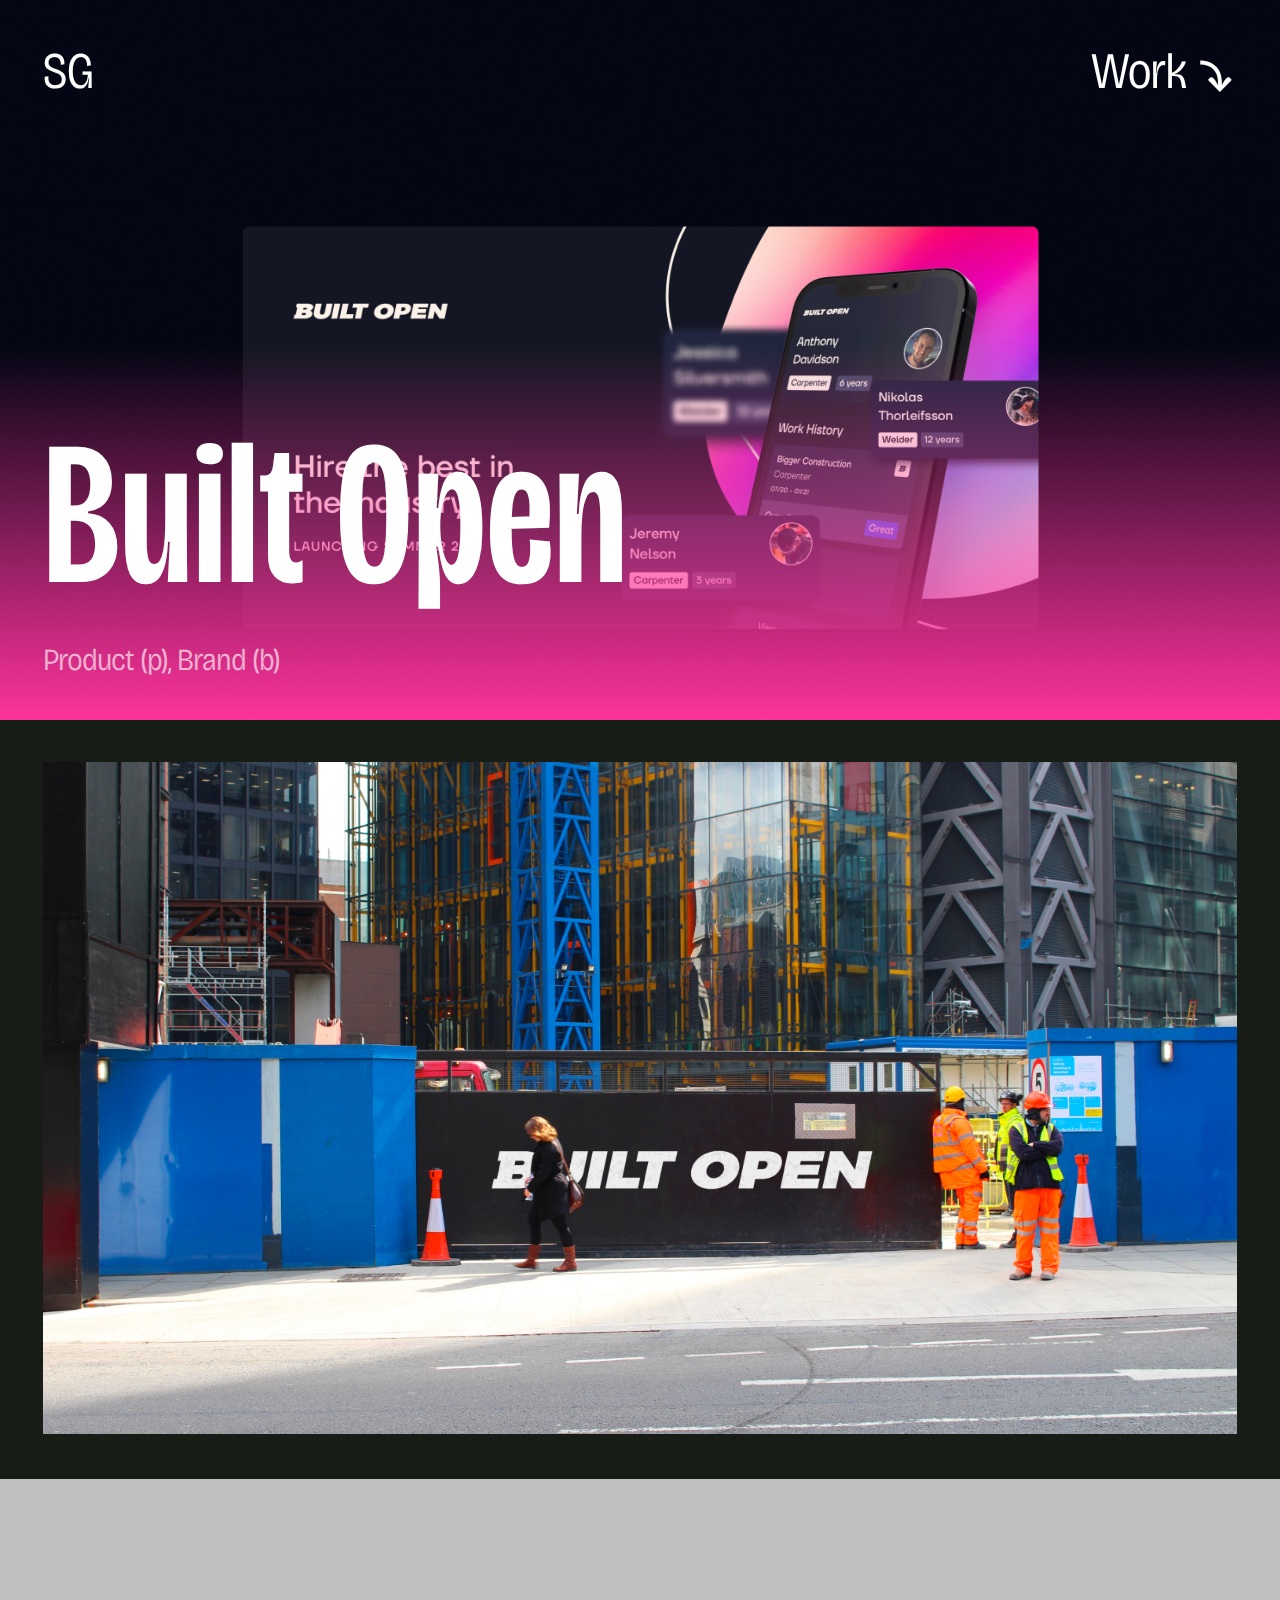
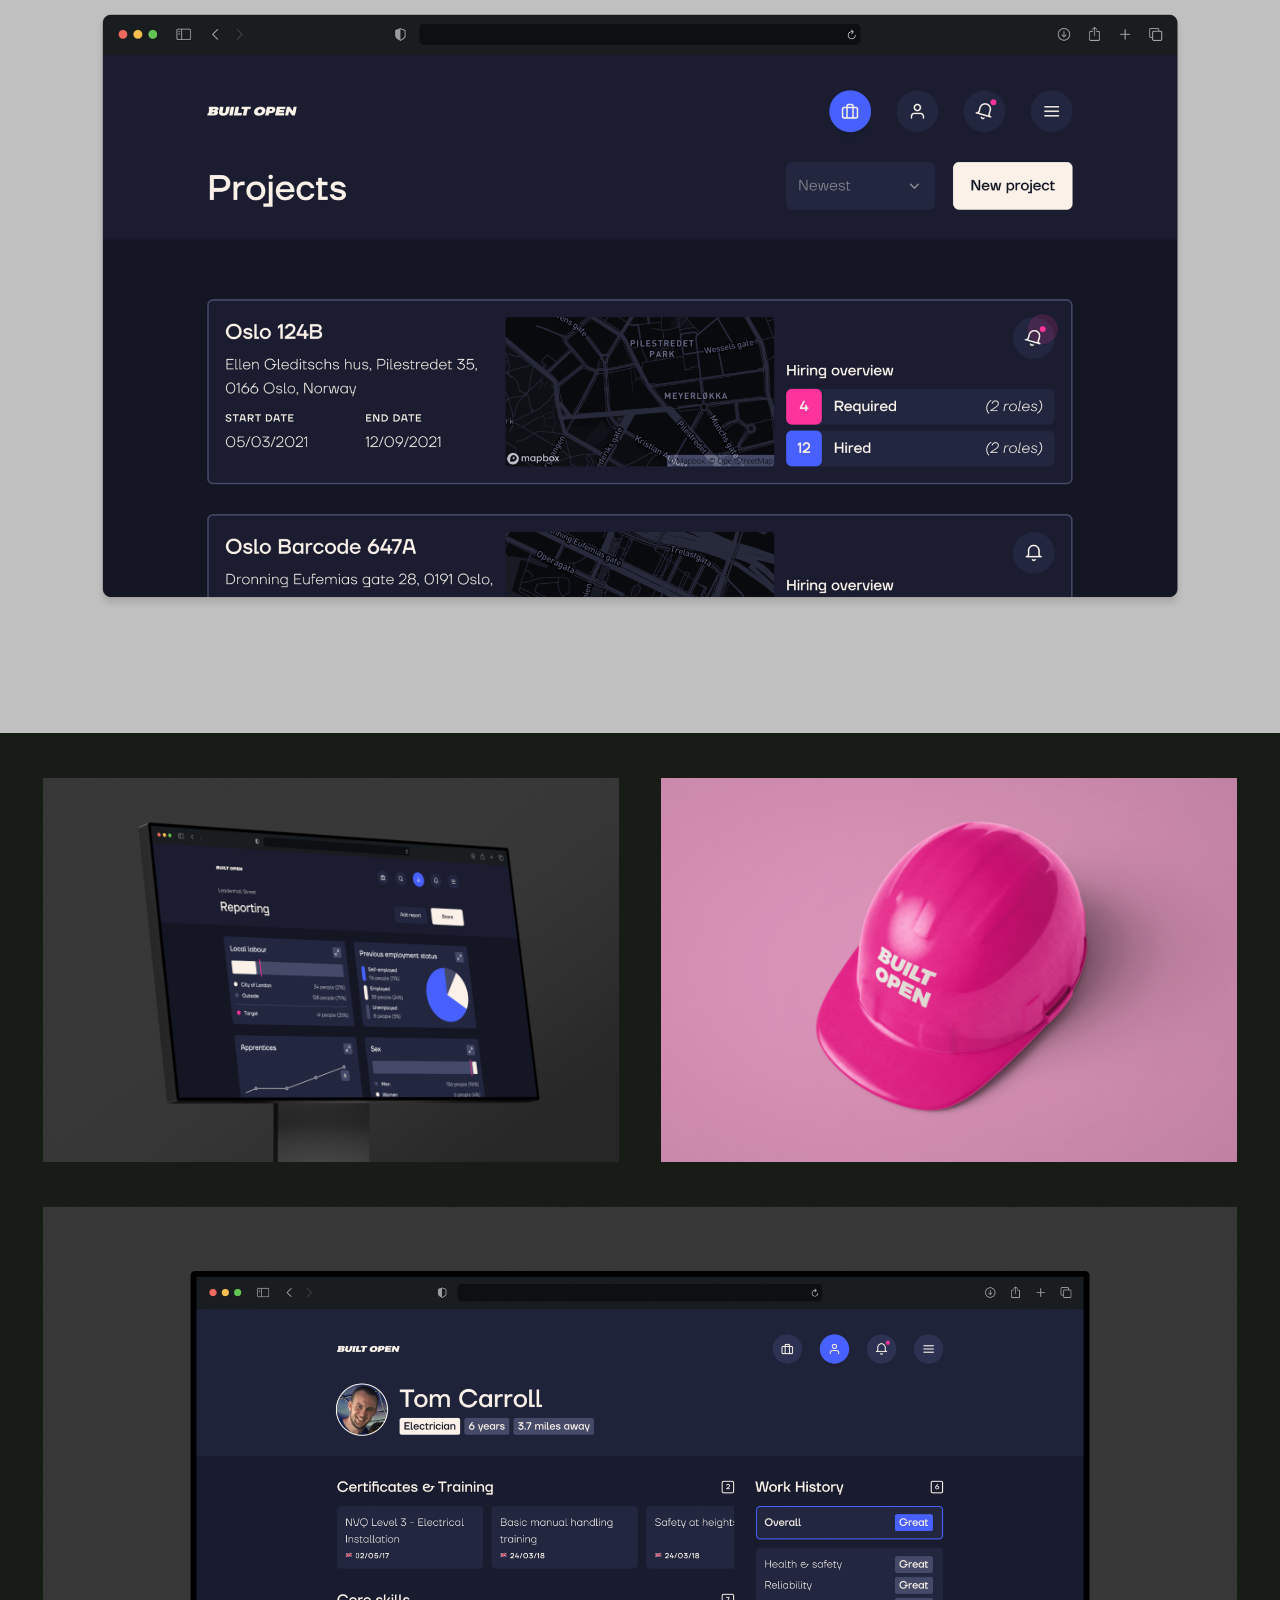
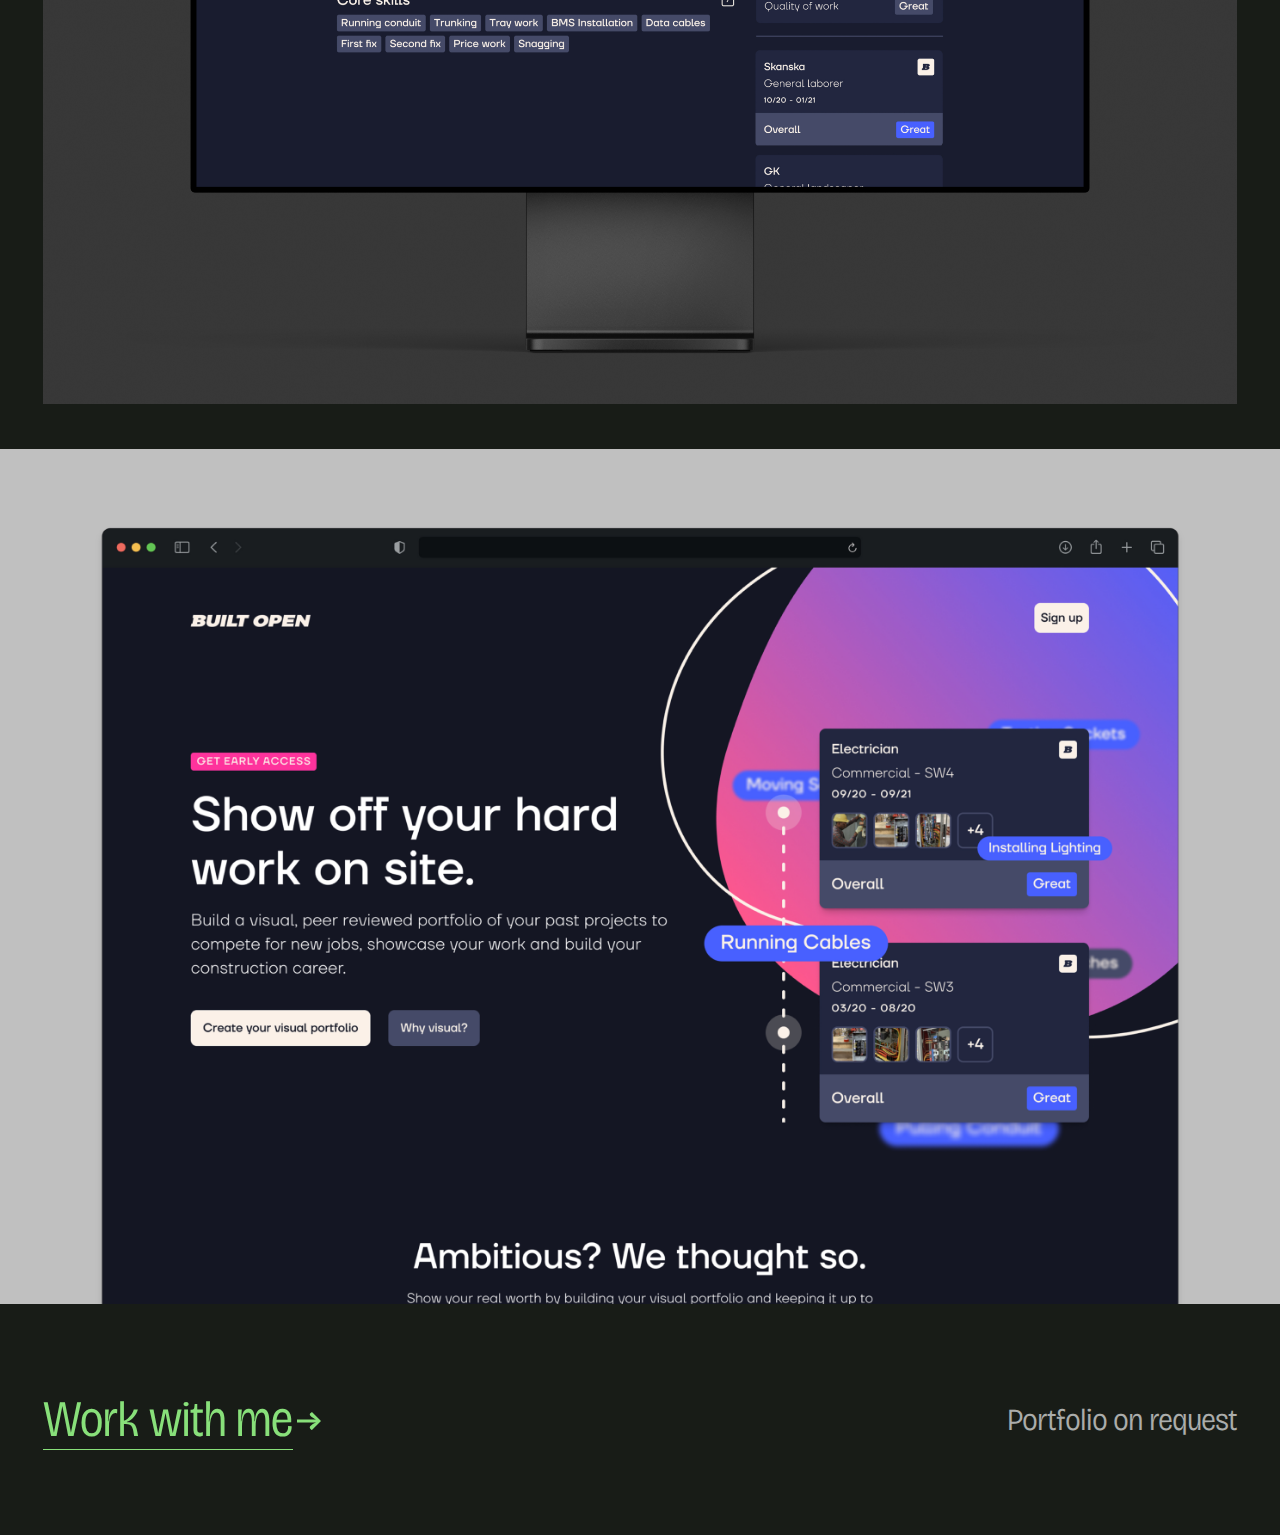
==== builtopen.html @ a2205b74 "Added a whole heap of case study pages" ====
<!DOCTYPE html>
<html lang="en">
<head>
	<meta name="viewport" content="width=device-width, initial-scale=1, maximum-scale=1">
	<meta charset="utf-8">
  <meta http-equiv="x-ua-compatible" content="ie=edge">
  <title>Built Open - Marketplace for construction worker - Sean Geraghty</title>
  <link rel="stylesheet" href="./reset.css">
  <link rel="stylesheet" href="./styles.css">
  <link rel="stylesheet" href="./projects.css">
  <link rel="icon" href="./img/favicon.png" type="image/png" />
  <link rel="preconnect" href="https://fonts.googleapis.com">
  <link rel="preconnect" href="https://fonts.gstatic.com" crossorigin>
  <link rel="preconnect" href="https://fonts.googleapis.com">
  <link rel="preconnect" href="https://fonts.gstatic.com" crossorigin>
  <link href="https://fonts.googleapis.com/css2?family=Bricolage+Grotesque:opsz,wdth,wght@12..96,90,300;12..96,90,500;12..96,100,300;12..96,100,600;12..96,100,800&display=swap" rel="stylesheet">
</head>
<body class="case-study">
  <section class="header builtopen intro sixteen-nine project-fw">
    <div class="nav">
      <a href="https://geraghty.co">SG</a>
      <div class="link">
        <a href="#work">Work<img src="./img/down-arrow-white.svg"></a>
      </div>
    </div>
    <div class="heading">
      <h1>Built Open</h1>
      <h4>Product (p), Brand (b)</h4>
    </div>
  </section>
  
  <section class="sixteen-nine">
    <img src="./img/builtopen/image 2.png">
  </section>

  <section class="sixteen-nine project-fw">
    <img src="./img/builtopen/image 3.png">
  </section>

  <section class="stack">
    <div class="sixteen-nine">
      <img src="./img/builtopen/image 4.png">
    </div>
    <div class="sixteen-nine">
      <img src="./img/builtopen/image 5.png">
    </div>
  </section>

  <section class="sixteen-nine">
    <img src="./img/builtopen/image 6.png">
  </section>

  <section class="sixteen-nine project-fw">
    <img src="./img/builtopen/image 7.png">
  </section>

  <div class="footer">
    <div class="link">
      <a href="mailto:sean@geraghty.co?subject=We'd%20love%20to%20work%20with%20you&body=Who%20are%20you%3F%0D%0A%0D%0AWhat%20are%20you%20working%20on%3F%0D%0A%0D%0AHow%20can%20I%20help%3F">Work with me</a>
      <img src="./img/right-arrow.svg">
    </div>
    <h4>Portfolio on request</h4>
  </div>
</body>
---- styles.css ----
* {
  margin: 0;
  padding: 0;
  font-family: 'Bricolage Grotesque';
  font-style: normal;
  color: #88E07A;
  scroll-behavior: smooth;
  transition: all .5s cubic-bezier(0.77,0,0.18,1);
  -webkit-transition: all .5s cubic-bezier(0.77,0,0.18,1);
}

body {
  max-width: 100%;
  height: 100%;
  background-color: #181C17;
  margin: 3.33vw;
}

h1 {
  font-weight: 800;
  font-size: 16vw;
  font-size: clamp(72px, 16vw, 16vw);
  line-height: 88%;
  hanging-punctuation: first last;
  text-transform: uppercase;
  opacity: 0.24;
  max-width: 70%;
}

p {
  font-weight: 300;
  font-stretch: 90%;
  font-size: clamp(32px, 4.8vw, 4.8vw);
  line-height: 112%;
  font-variation-settings: 'opsz' 96;
  max-width: 30ch;
}

a {
  font-stretch: 90%;
  font-variation-settings: 'opsz' 96;
  display: flex;
  align-items: center;
  text-decoration: none;
  cursor: pointer;
}

h4 {
  font-stretch: 90%;
  line-height: 112%;
  font-size: 2.4vw;
  font-size: clamp(16px, 2.4vw, 2.4vw);
  font-weight: 300;
  letter-spacing: -1px;
  opacity: 0.4;
  padding-top: 3vw;
}

.nav, .footer {
  display: flex;
  align-items: center;
}

.nav, .footer {
  justify-content: space-between;
}

.nav a, .footer a {
  font-weight: 300;
  gap: 8px;
  font-size: 4vw;
  font-size: clamp(32px, 4vw, 4vw);
  line-height: 112%;
}

.nav a img, .footer a img {
  width: clamp(24px, 3.3vw, 3.3vw) !important;
}

.nav .link, .footer .link{
  display: flex;
  align-items: center;
  display: flex;
}

.footer {
  padding: 3.3vw 0 13.2vw;
}

.footer a {
  border-bottom: 1.5px solid #88E07A;
}

.footer h4 {
  padding: 0;
}

.links a {
  font-weight: 500;
  font-size: clamp(48px, 6.4vw, 6.4vw);
  line-height: 90%;
  display: flex;
  align-items: start;
  cursor: pointer;
  padding: 0.5vw 1vw 0.5vw 0vw;
}

.links h4 {
  width: 100%;
}

.intro {
  position: relative;
  display: flex;
  margin: 6.66vw 0;
}

.memoji {
  width: 40%;
  position: absolute;
  bottom: 0;
  right: 0;
}

.links {
  display: flex;
  flex-wrap: wrap;
  max-width: 80vw;
  padding: 13.3vw 0;
}

.links a span {
  font-size: 2vw;
  line-height: 2vw;
  font-weight: 300;
}

.project a:hover {
  color: #fff;
  z-index: 10;
  position: relative;
}

.project a:hover span {
  color: #fff;
}

.project a:hover + .project-cover {
  opacity: 1;
  z-index: 9;
}

.project-cover {
  width: 100%;
  height: 100%;
  position: fixed;
  top: 0;
  left: 0;
  opacity: 0;
  pointer-events: none;
}

.project img {
  height: calc(100% - 13.2vw);
  width: calc(100% - 13.2vw);
  padding: 6.6vw;
  object-fit: contain;
}

.project-cover:hover img {
  opacity: 1;
}

.somers .project-cover {
  background-color: hsl(335deg 100% 69% / 80%);
}

.season .project-cover {
  background-color: hsl(33deg 30% 69% / 80%);
}

.minimum .project-cover {
  background-color: hsl(21deg 34% 24% / 80%);
}

.fertifa .project-cover {
  background-color: hsl(266deg 86% 49% / 80%);
}

.quicknode .project-cover {
  background-color: hsl(194deg 100% 40% / 80%);
}

.quicknode .project-cover {
  background-color: hsla(20, 4%, 17%, 0.8);
}

.knoma .project-cover {
  background-color: hsl(270deg 100% 51% / 80%);
}

.florence .project-cover {
  background-color: hsl(257deg 100% 65% / 80%);
}

.steepclub .project-cover {
  background-color: hsl(281deg 27% 70% / 80%);
}
---- projects.css ----
.intro{
  z-index: -1;
  top: 0;
  display: flex;
  flex-direction: column;
  justify-content: space-between;
}

.case-study {
  display: flex;
  flex-direction: column;
  gap: 3.3vw;
}

.case-study .intro {
  margin-top: -3.3vw;
}

.case-study .nav, .case-study .heading {
  padding: 3.3vw;
}

.case-study .nav a {
  color: #fff;
}

.case-study img {
  width: 100%;
}

.case-study .footer img {
  width: auto;
}

.project-fw {
  margin: 0 -3.3vw;
}

.stack, .stack-2 {
  display: flex;
  gap: 3.3vw;
}

.stack-2 {
  flex-direction: column;
}

.stack-2 div{
  width: 66%;
}

.stack-2 div:nth-child(2) {
  align-self: end;
}

.sixteen-nine {
  aspect-ratio: 16 / 9;
}

.nine-sixteen {
  aspect-ratio: 9 / 16;
}

.case-study .heading {
  height: 32vh;
  display: flex;
  flex-direction: column;
  justify-content: flex-end;
  gap: 0;
}

.case-study h1 {
  opacity: 1;
  text-transform: none;
  font-weight: 500;
  font-stretch: condensed;
  font-variation-settings: 'opsz' 96;
  color: #fff;
}

.case-study h4 {
  color: #fff;
  opacity: 0.64;
}

/* Case Study Headers */

.case-study .footer {
  padding-bottom: 3.3vw;
}

.header.fertifa {
  background: url(./img/fertifa/image\ 1.png);
  background-size: cover;
}

.fertifa .heading {
  background: linear-gradient(180deg, rgba(110, 17, 232, 0) 0%, #6E11E8 100%);
}

.header.quicknode {
  background: url(./img/quicknode/image\ 1.png);
  background-size: cover;
}

.quicknode .heading {
  background: linear-gradient(180deg, rgba(0, 157, 207, 0) 0%, #009DCF 100%);
}

.header.steepclub {
  background: url(./img/steepclub/image\ 1.jpg);
  background-size: cover;
}

.steepclub .heading {
  background: linear-gradient(180deg, rgba(230, 42, 244, 0) 0%, #E62AF4 100%);
}

.header.builtopen {
  background: url(./img/builtopen/image\ 1.png);
  background-size: cover;
}

.builtopen .heading {
  background: linear-gradient(180deg, rgba(254, 51, 156, 0) 0%, #FE339C 100%);
}

.header.knoma {
  background: url(./img/knoma/image\ 1.jpg);
  background-size: cover;
}

.knoma .heading {
  background: linear-gradient(180deg, rgba(145, 0, 255, 0) 0%, #9100FF 100%);
}

.header.minimum {
  background: url(./img/minimum/image\ 1.jpg);
  background-size: cover;
}

.knoma .heading {
  background: linear-gradient(180deg, rgba(2, 2, 3, 0) 0%, #020203 100%);
}
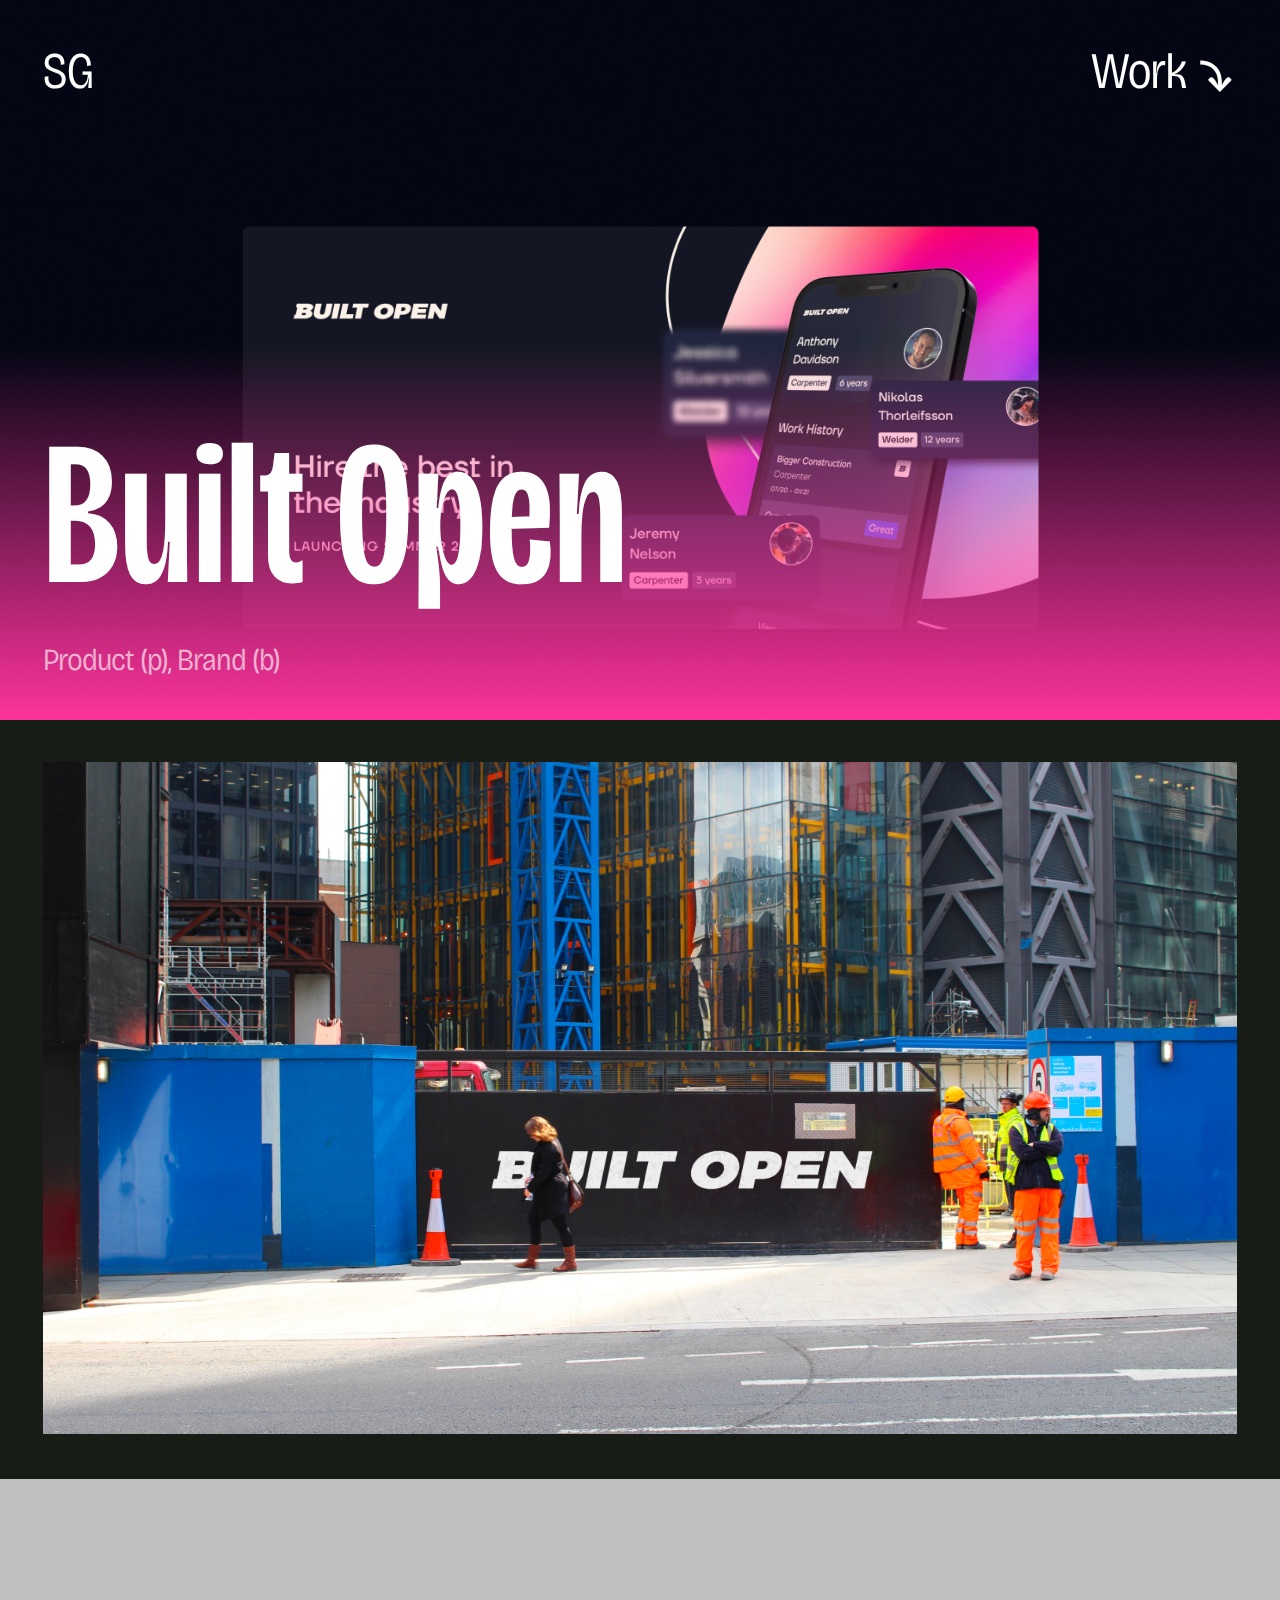
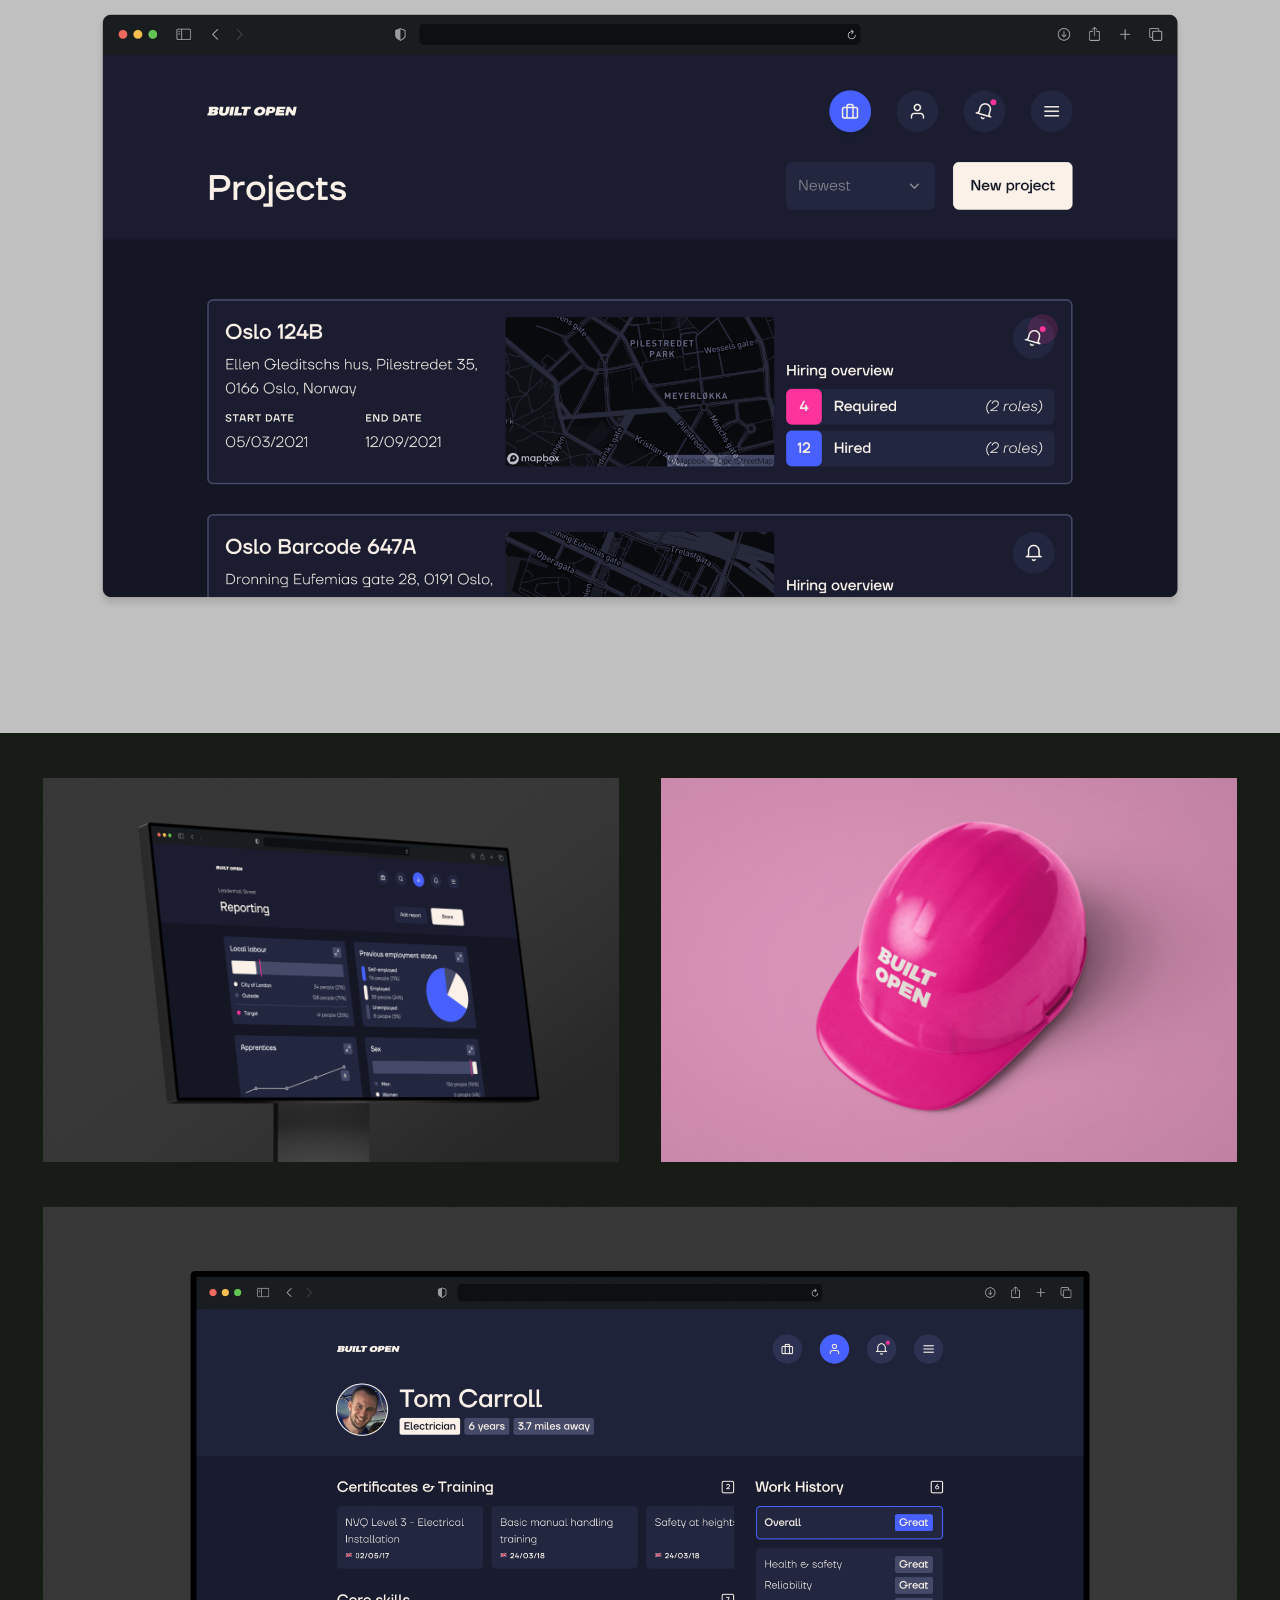
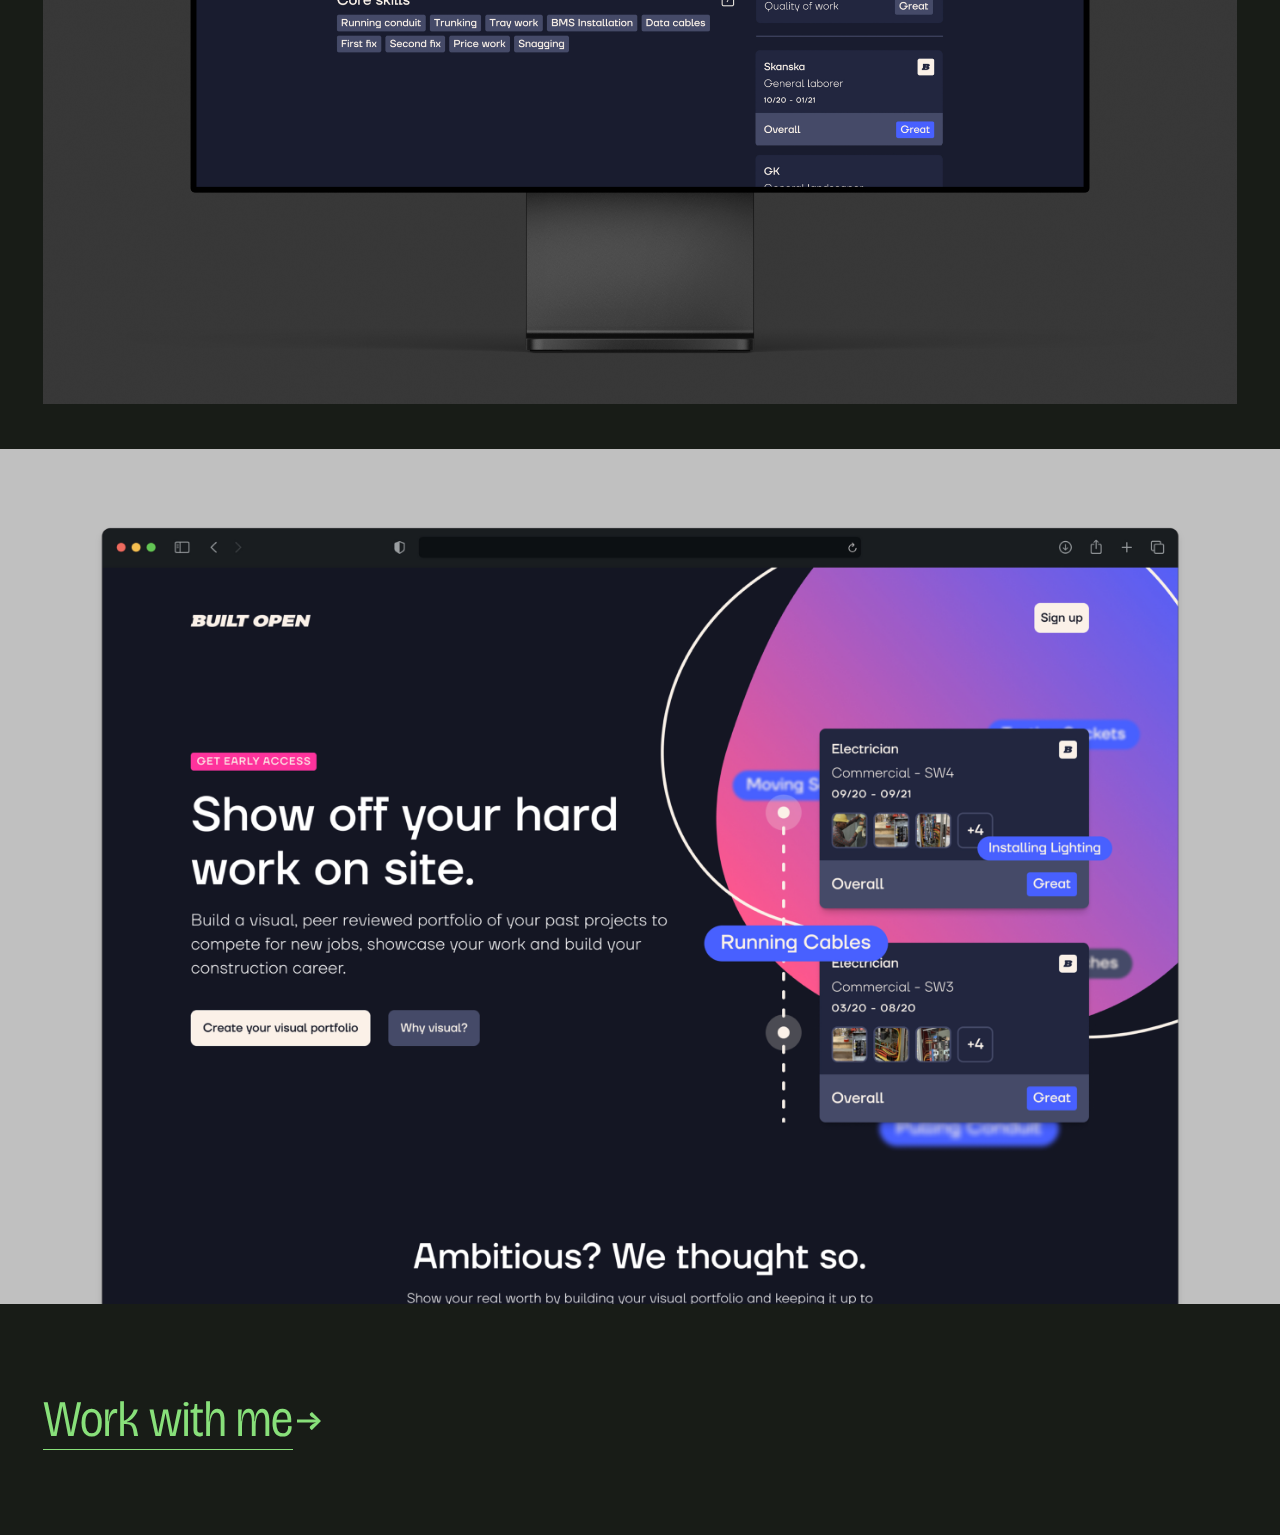
==== commit 09df08ed: "Updates and added portfolio links" ====
--- a/builtopen.html
+++ b/builtopen.html
@@ -20,7 +20,7 @@
     <div class="nav">
       <a href="https://geraghty.co">SG</a>
       <div class="link">
-        <a href="#work">Work<img src="./img/down-arrow-white.svg"></a>
+        <a href="https://geraghty.co/#work">Work<img src="./img/down-arrow-white.svg"></a>
       </div>
     </div>
     <div class="heading">
@@ -59,6 +59,5 @@
       <a href="mailto:sean@geraghty.co?subject=We'd%20love%20to%20work%20with%20you&body=Who%20are%20you%3F%0D%0A%0D%0AWhat%20are%20you%20working%20on%3F%0D%0A%0D%0AHow%20can%20I%20help%3F">Work with me</a>
       <img src="./img/right-arrow.svg">
     </div>
-    <h4>Portfolio on request</h4>
   </div>
 </body>--- a/styles.css
+++ b/styles.css
@@ -205,4 +205,8 @@
 
 .steepclub .project-cover {
   background-color: hsl(281deg 27% 70% / 80%);
+}
+
+.builtopen .project-cover {
+  background-color: hsl(329deg 99% 60% / 80%);
 }--- a/projects.css
+++ b/projects.css
@@ -1,5 +1,4 @@
 .intro{
-  z-index: -1;
   top: 0;
   display: flex;
   flex-direction: column;
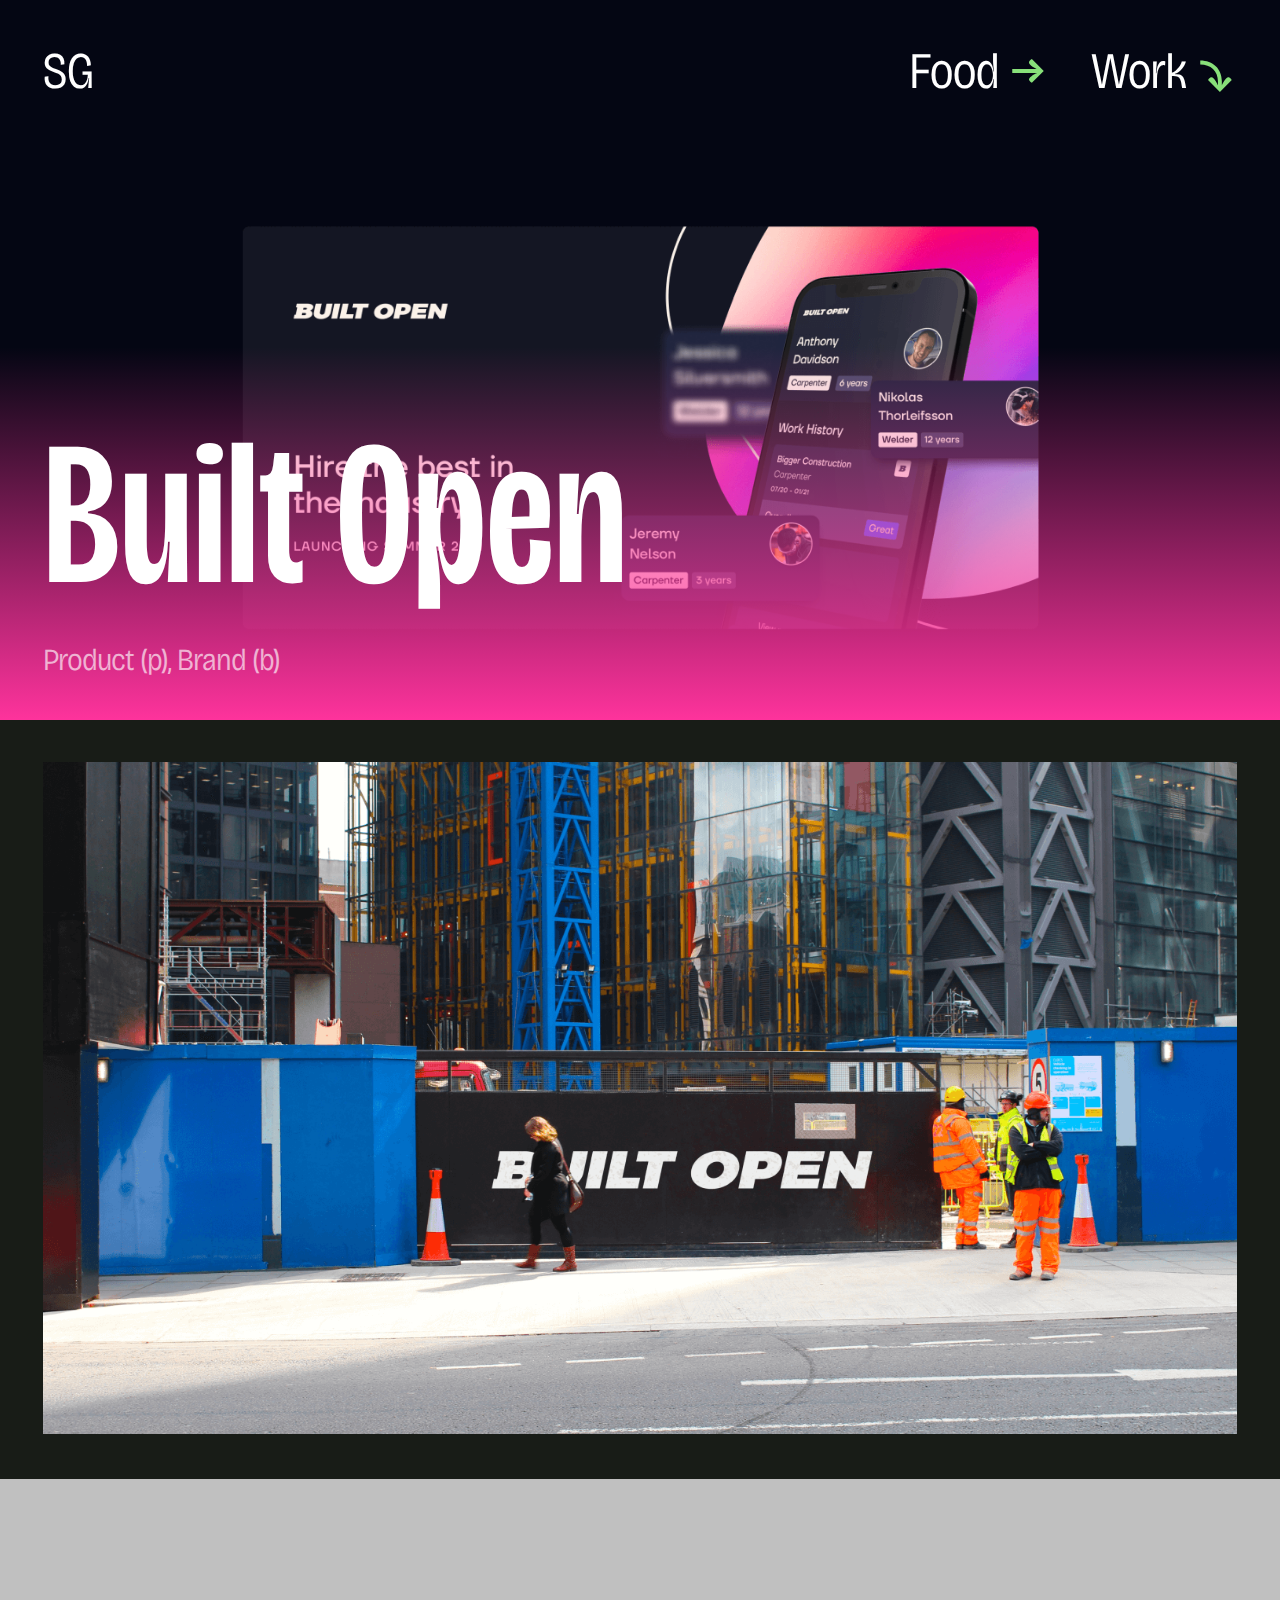
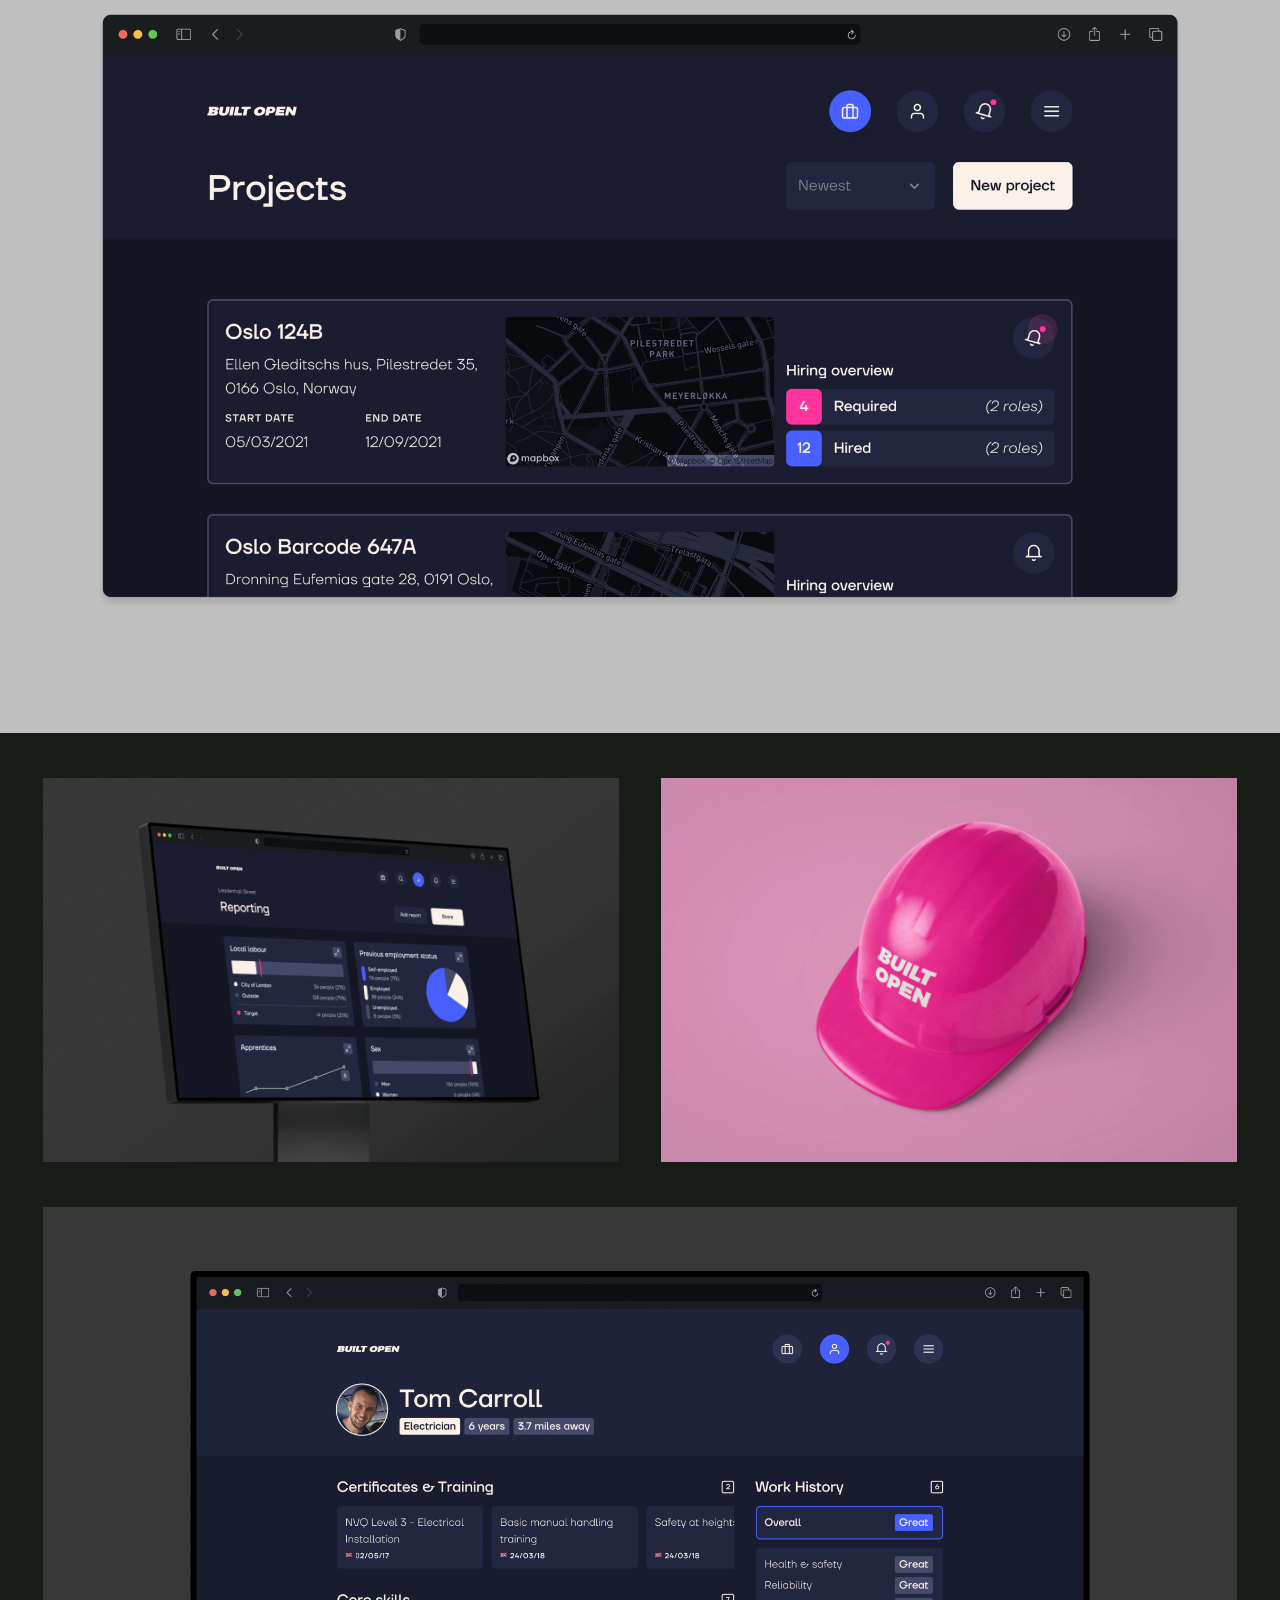
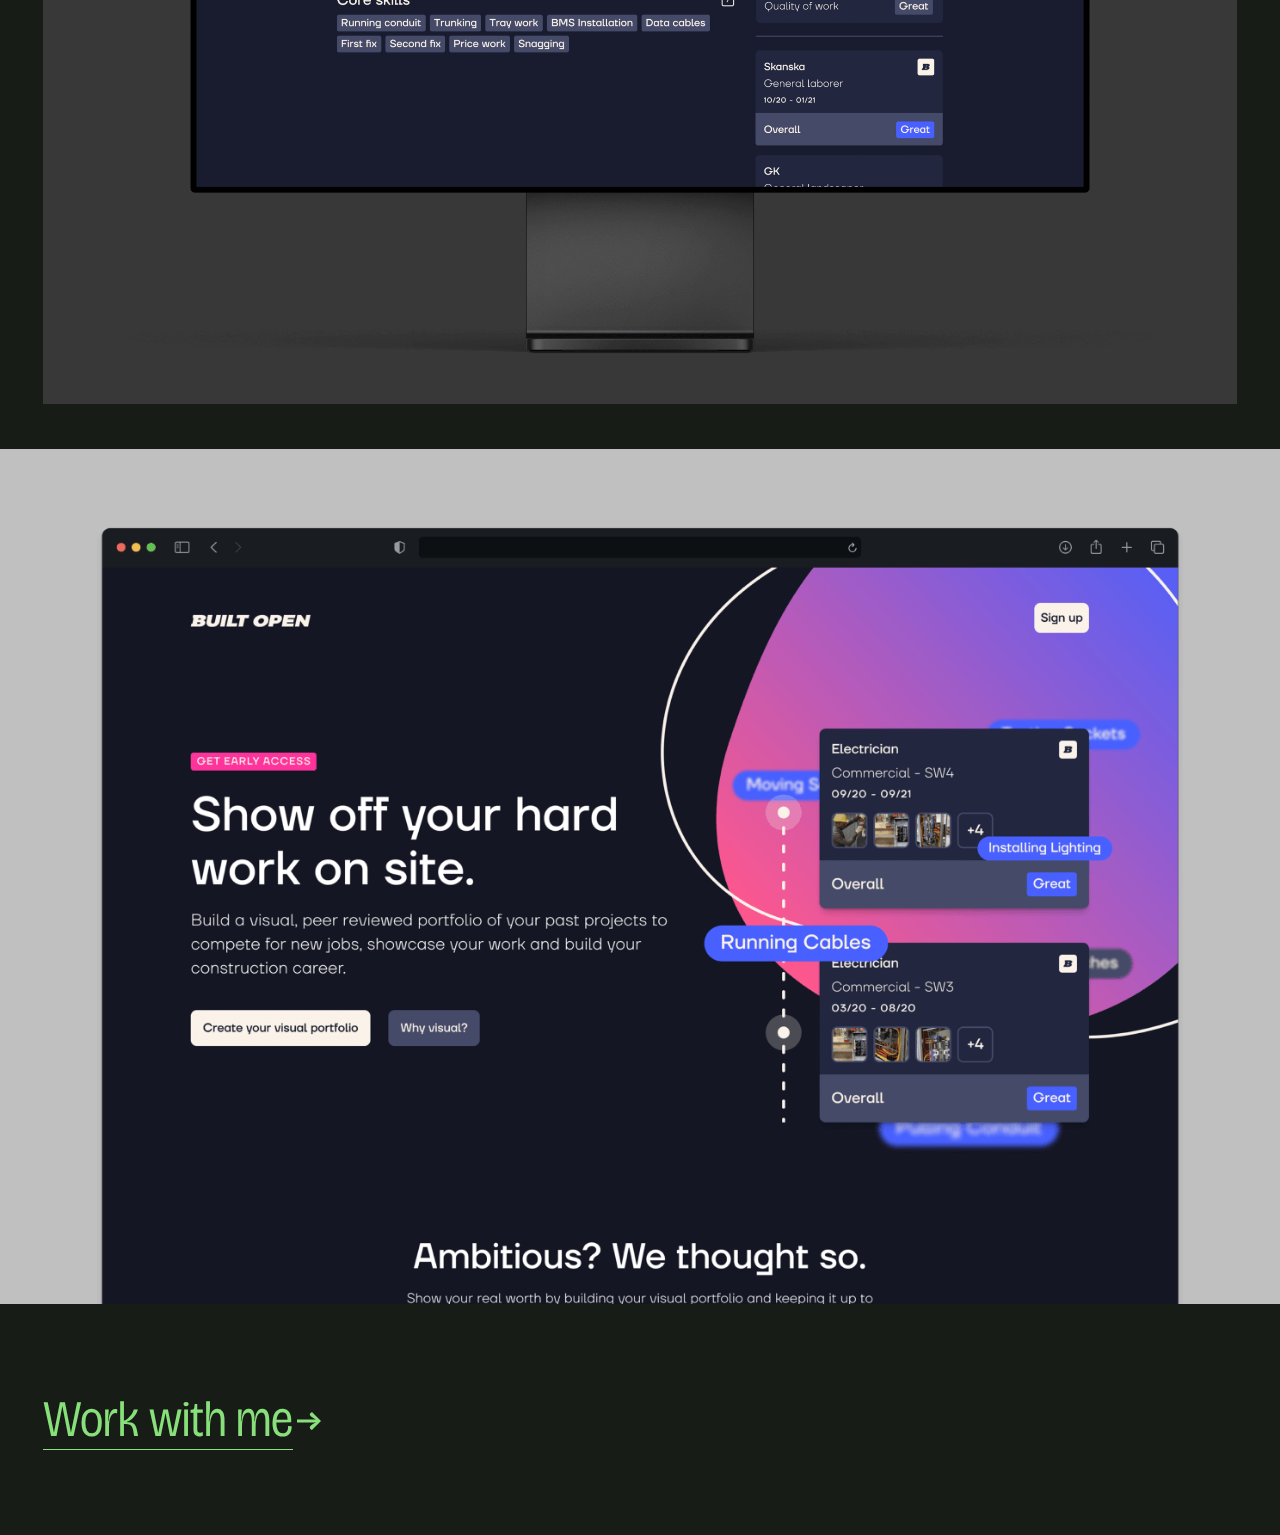
==== commit ef2a627b: "Added BRED link" ====
--- a/builtopen.html
+++ b/builtopen.html
@@ -20,7 +20,8 @@
     <div class="nav">
       <a href="https://geraghty.co">SG</a>
       <div class="link">
-        <a href="https://geraghty.co/#work">Work<img src="./img/down-arrow-white.svg"></a>
+        <a href="https://eatbred.com" target="_blank">Food<img src="./img/right-arrow.svg"></a>
+        <a href="#work">Work<img src="./img/down-arrow.svg"></a>
       </div>
     </div>
     <div class="heading">
--- a/styles.css
+++ b/styles.css
@@ -83,6 +83,10 @@
   display: flex;
 }
 
+.nav .link a {
+  margin-left: 3.3vw;
+}
+
 .footer {
   padding: 3.3vw 0 13.2vw;
 }
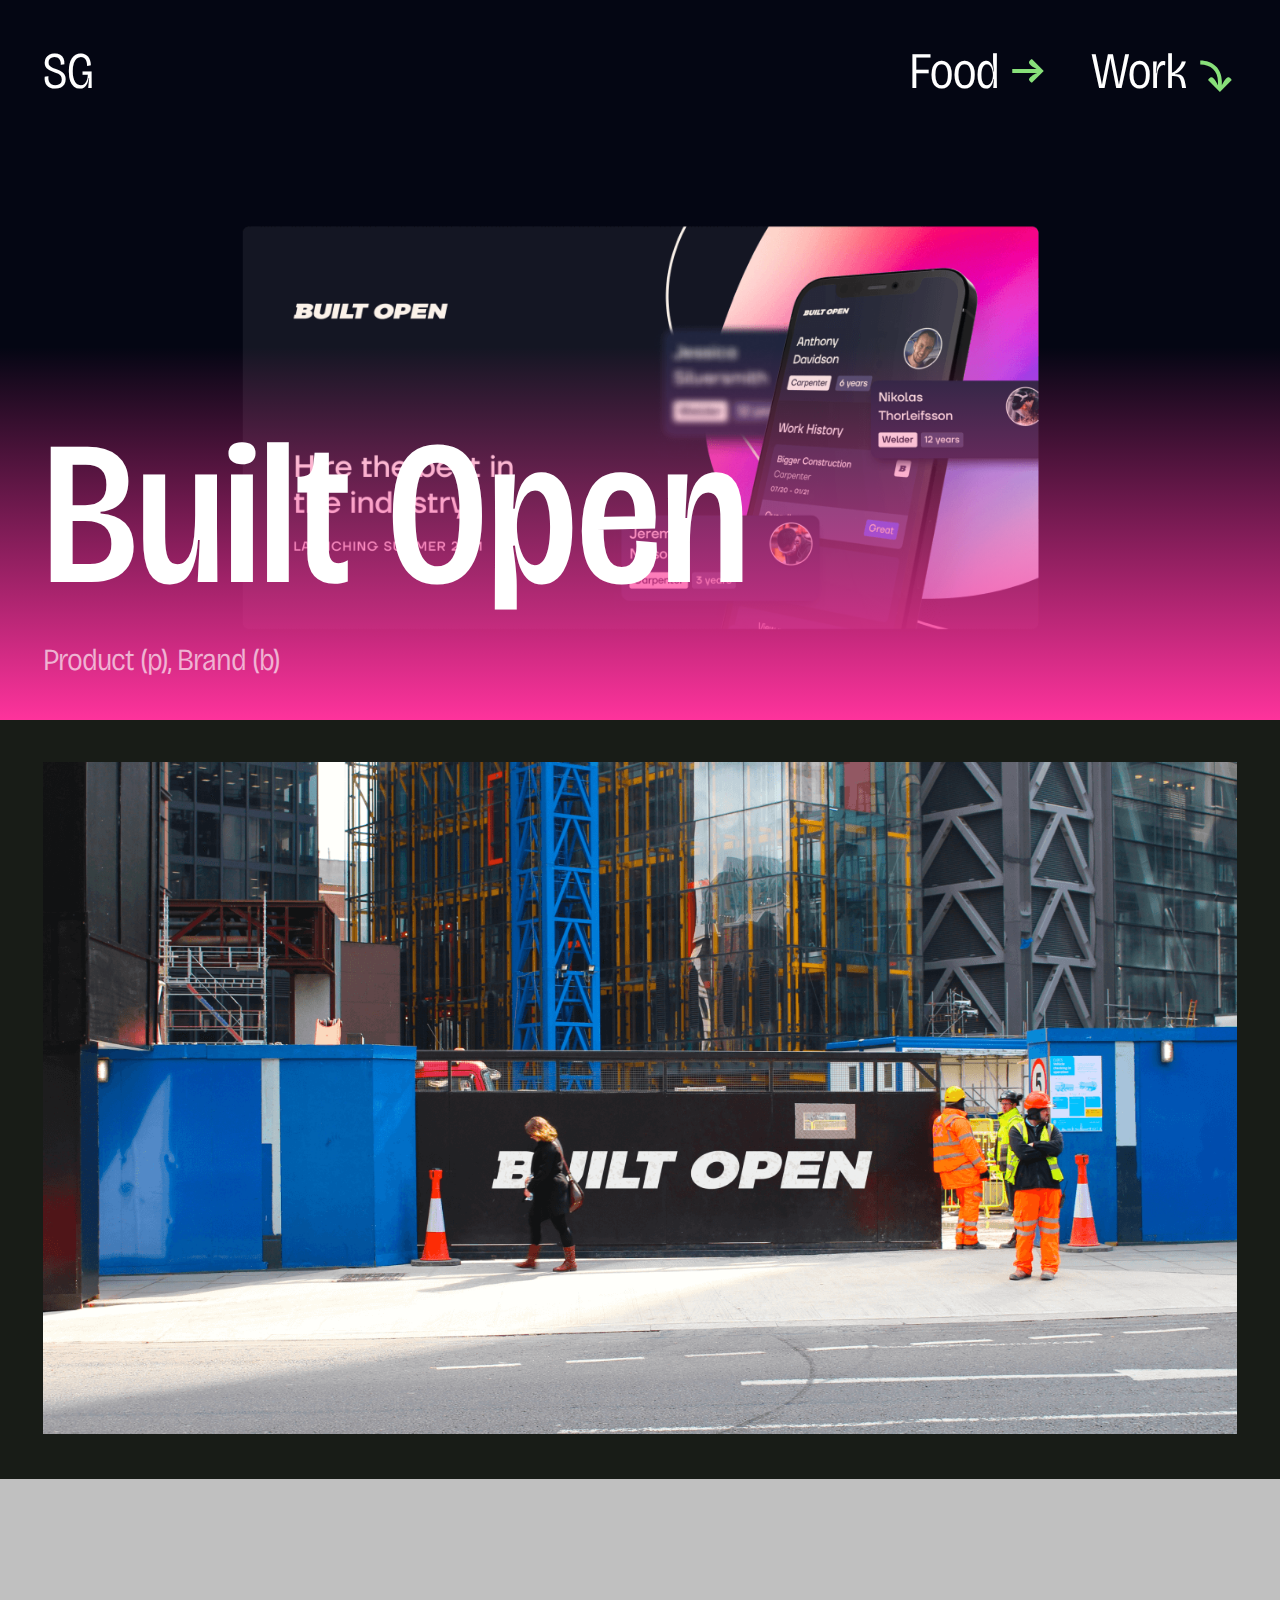
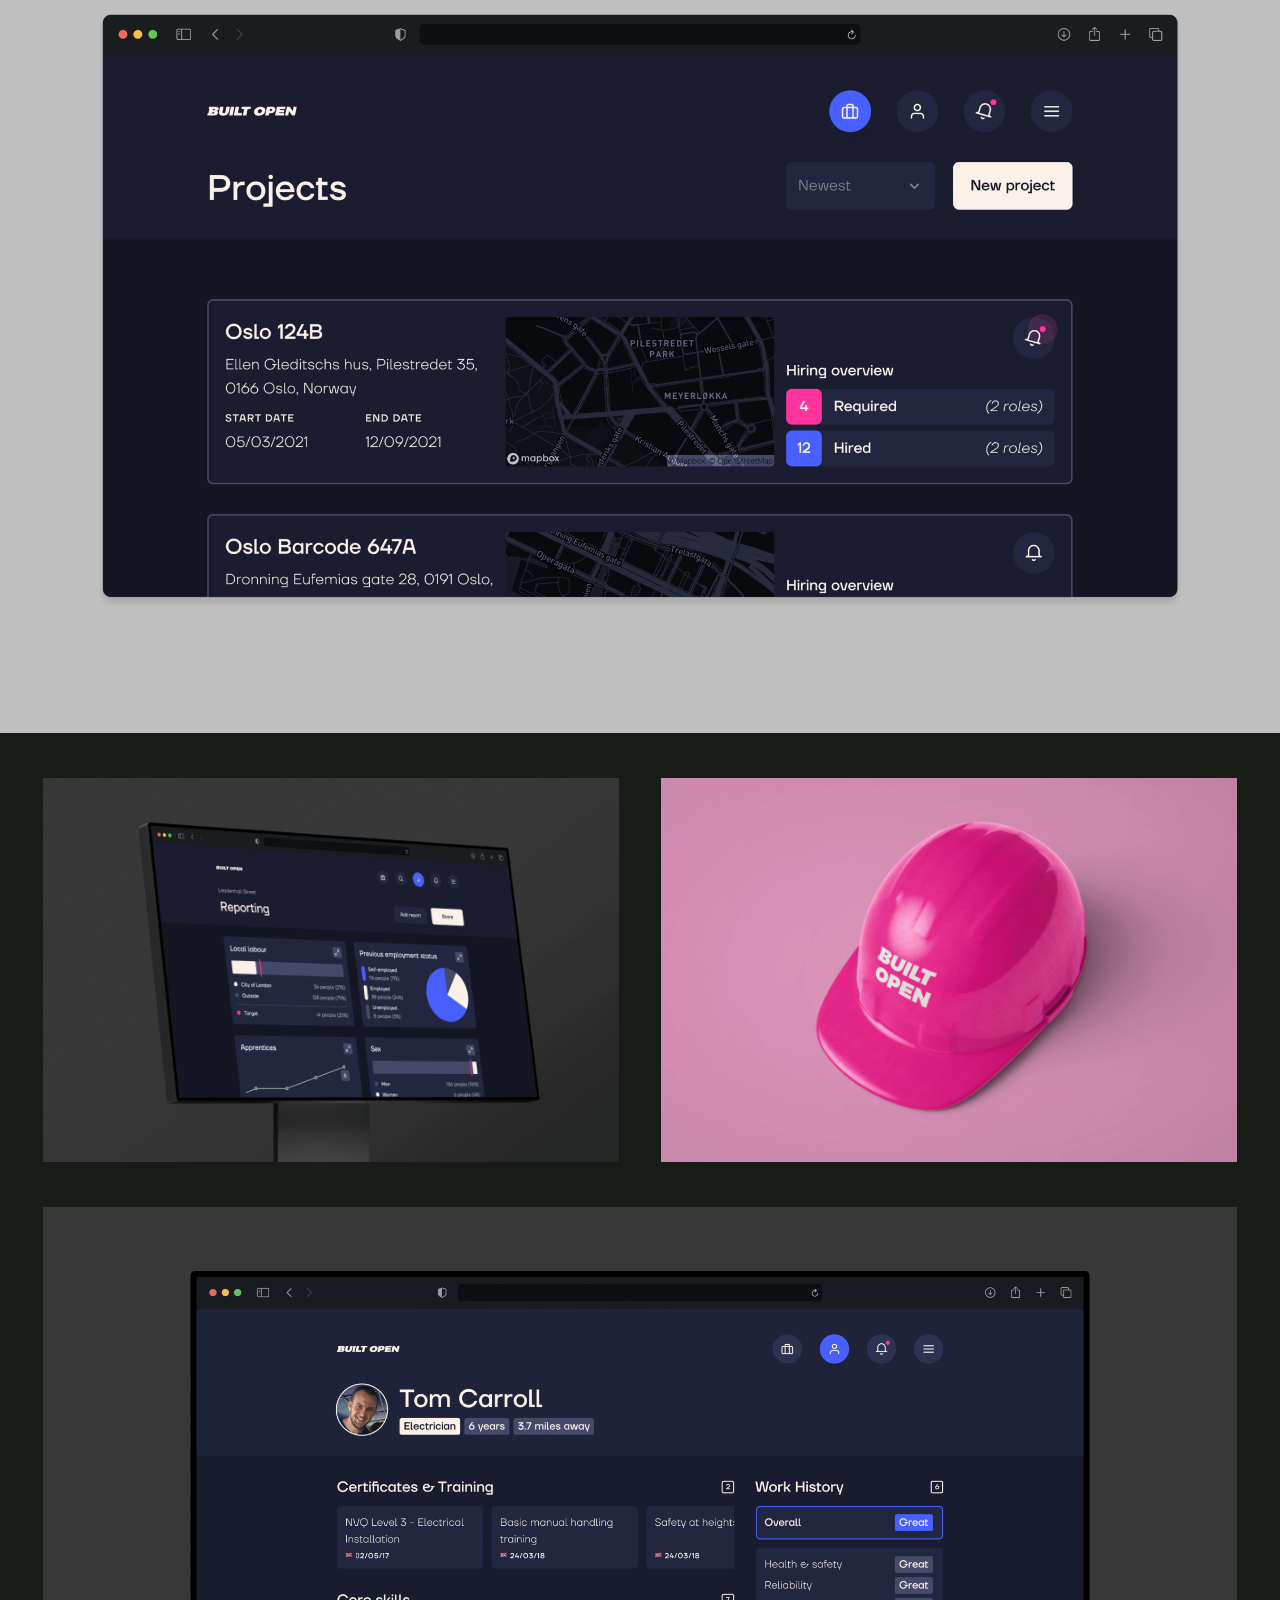
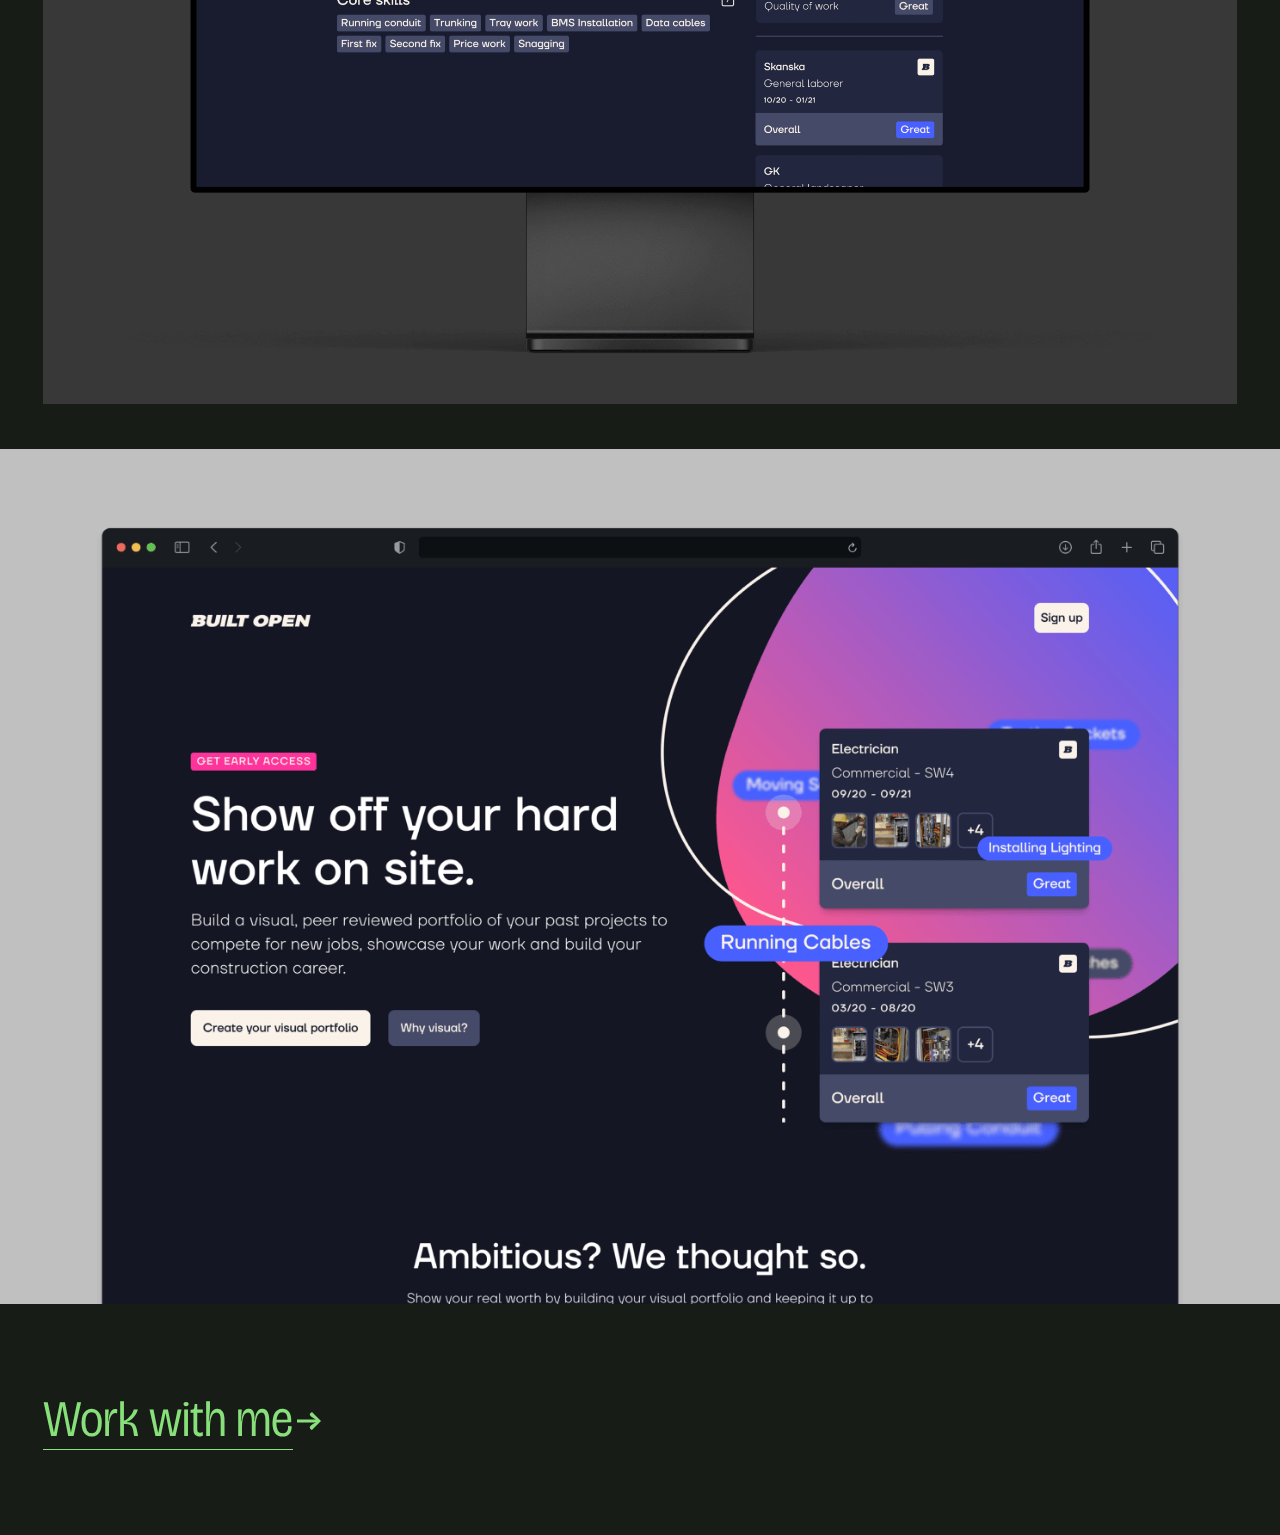
==== commit aadfbfdc: "Few updates" ====
--- a/builtopen.html
+++ b/builtopen.html
@@ -11,9 +11,7 @@
   <link rel="icon" href="./img/favicon.png" type="image/png" />
   <link rel="preconnect" href="https://fonts.googleapis.com">
   <link rel="preconnect" href="https://fonts.gstatic.com" crossorigin>
-  <link rel="preconnect" href="https://fonts.googleapis.com">
-  <link rel="preconnect" href="https://fonts.gstatic.com" crossorigin>
-  <link href="https://fonts.googleapis.com/css2?family=Bricolage+Grotesque:opsz,wdth,wght@12..96,90,300;12..96,90,500;12..96,100,300;12..96,100,600;12..96,100,800&display=swap" rel="stylesheet">
+  <link href="https://fonts.googleapis.com/css2?family=Bricolage+Grotesque:opsz,wdth,wght@12..96,75..100,200..800&display=swap" rel="stylesheet">
 </head>
 <body class="case-study">
   <section class="header builtopen intro sixteen-nine project-fw">
--- a/styles.css
+++ b/styles.css
@@ -83,6 +83,10 @@
   display: flex;
 }
 
+.footer .link:nth-child(2) {
+  gap: 24px;
+}
+
 .nav .link a {
   margin-left: 3.3vw;
 }
@@ -175,6 +179,7 @@
   opacity: 1;
 }
 
+
 .somers .project-cover {
   background-color: hsl(335deg 100% 69% / 80%);
 }
@@ -185,6 +190,10 @@
 
 .minimum .project-cover {
   background-color: hsl(21deg 34% 24% / 80%);
+}
+
+.shuffle .project-cover {
+  background-color: hsl(52deg 84% 88% / 80%);
 }
 
 .fertifa .project-cover {
--- a/projects.css
+++ b/projects.css
@@ -72,7 +72,7 @@
   opacity: 1;
   text-transform: none;
   font-weight: 500;
-  font-stretch: condensed;
+  font-stretch: 85%;
   font-variation-settings: 'opsz' 96;
   color: #fff;
 }
@@ -80,6 +80,15 @@
 .case-study h4 {
   color: #fff;
   opacity: 0.64;
+}
+
+.project-description {
+  font-size: clamp(16px, 2.4vw, 32px);
+  font-variation-settings: 'opsz' 96;
+  letter-spacing: -0.02em;
+  color: #CDC9C6;
+  font-stretch: 100%;
+  font-weight: 200;
 }
 
 /* Case Study Headers */
@@ -138,6 +147,20 @@
   background-size: cover;
 }
 
-.knoma .heading {
+.minimum .heading {
   background: linear-gradient(180deg, rgba(2, 2, 3, 0) 0%, #020203 100%);
 }
+
+.header.shuffle {
+  background: url(./img/shuffle/13.jpg);
+  background-size: cover;
+}
+
+.shuffle .heading {
+  background: linear-gradient(180deg, rgba(64, 50, 58, 0) 0%, rgba(64, 50, 58, 1) 100%);
+}
+
+.video {
+  width: 100%;
+  height: auto;
+}
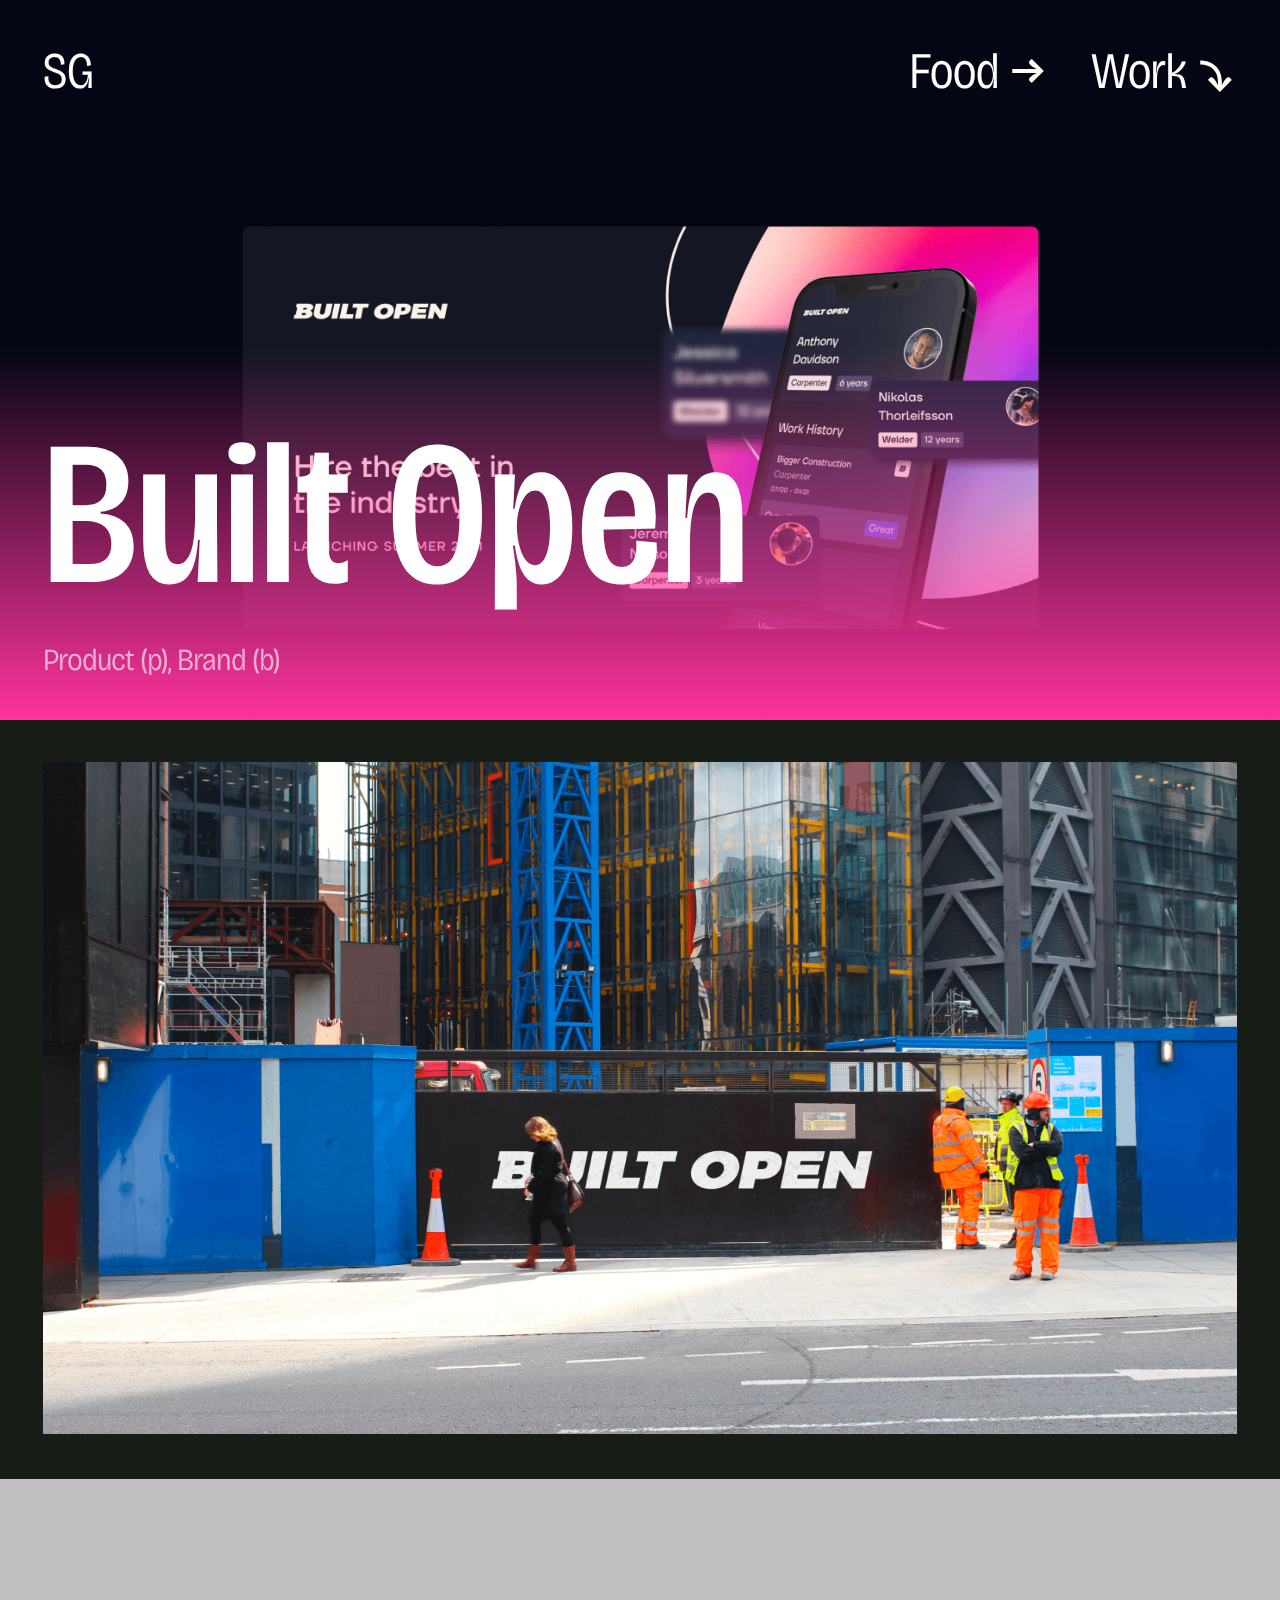
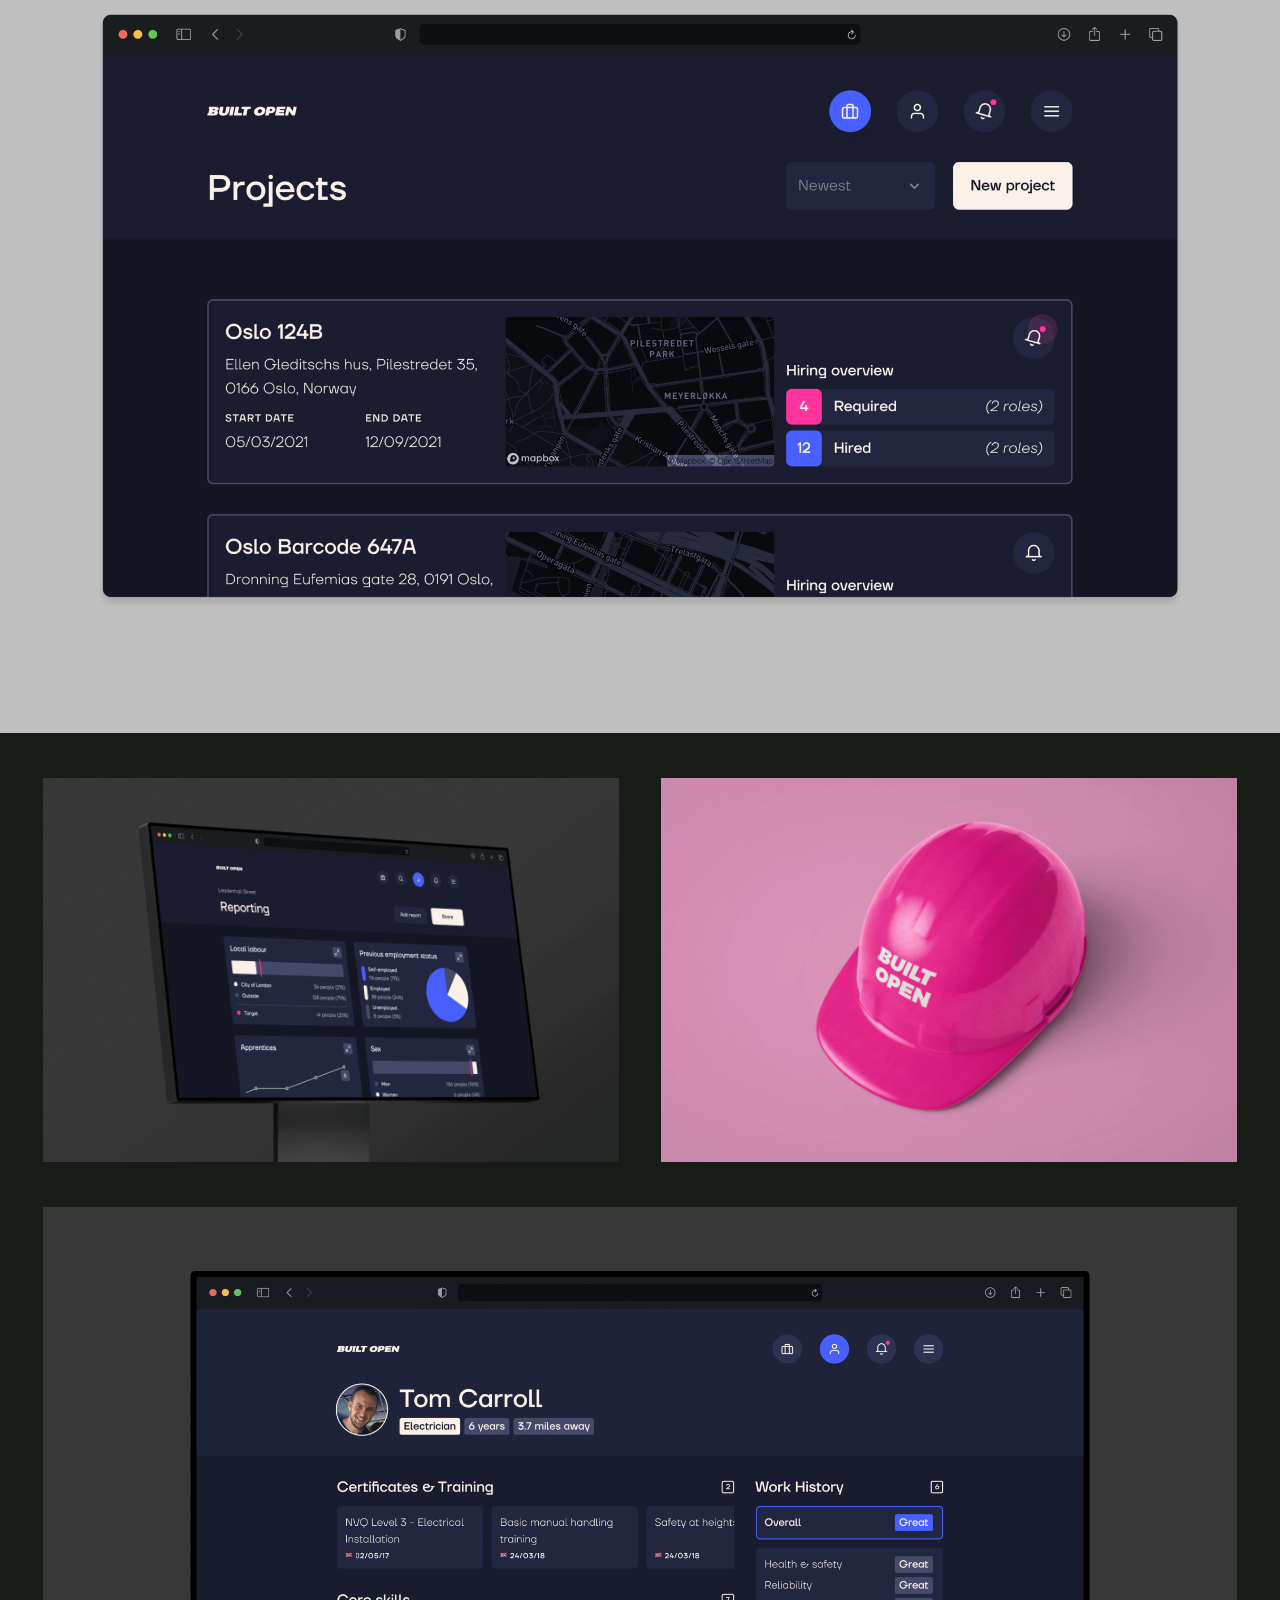
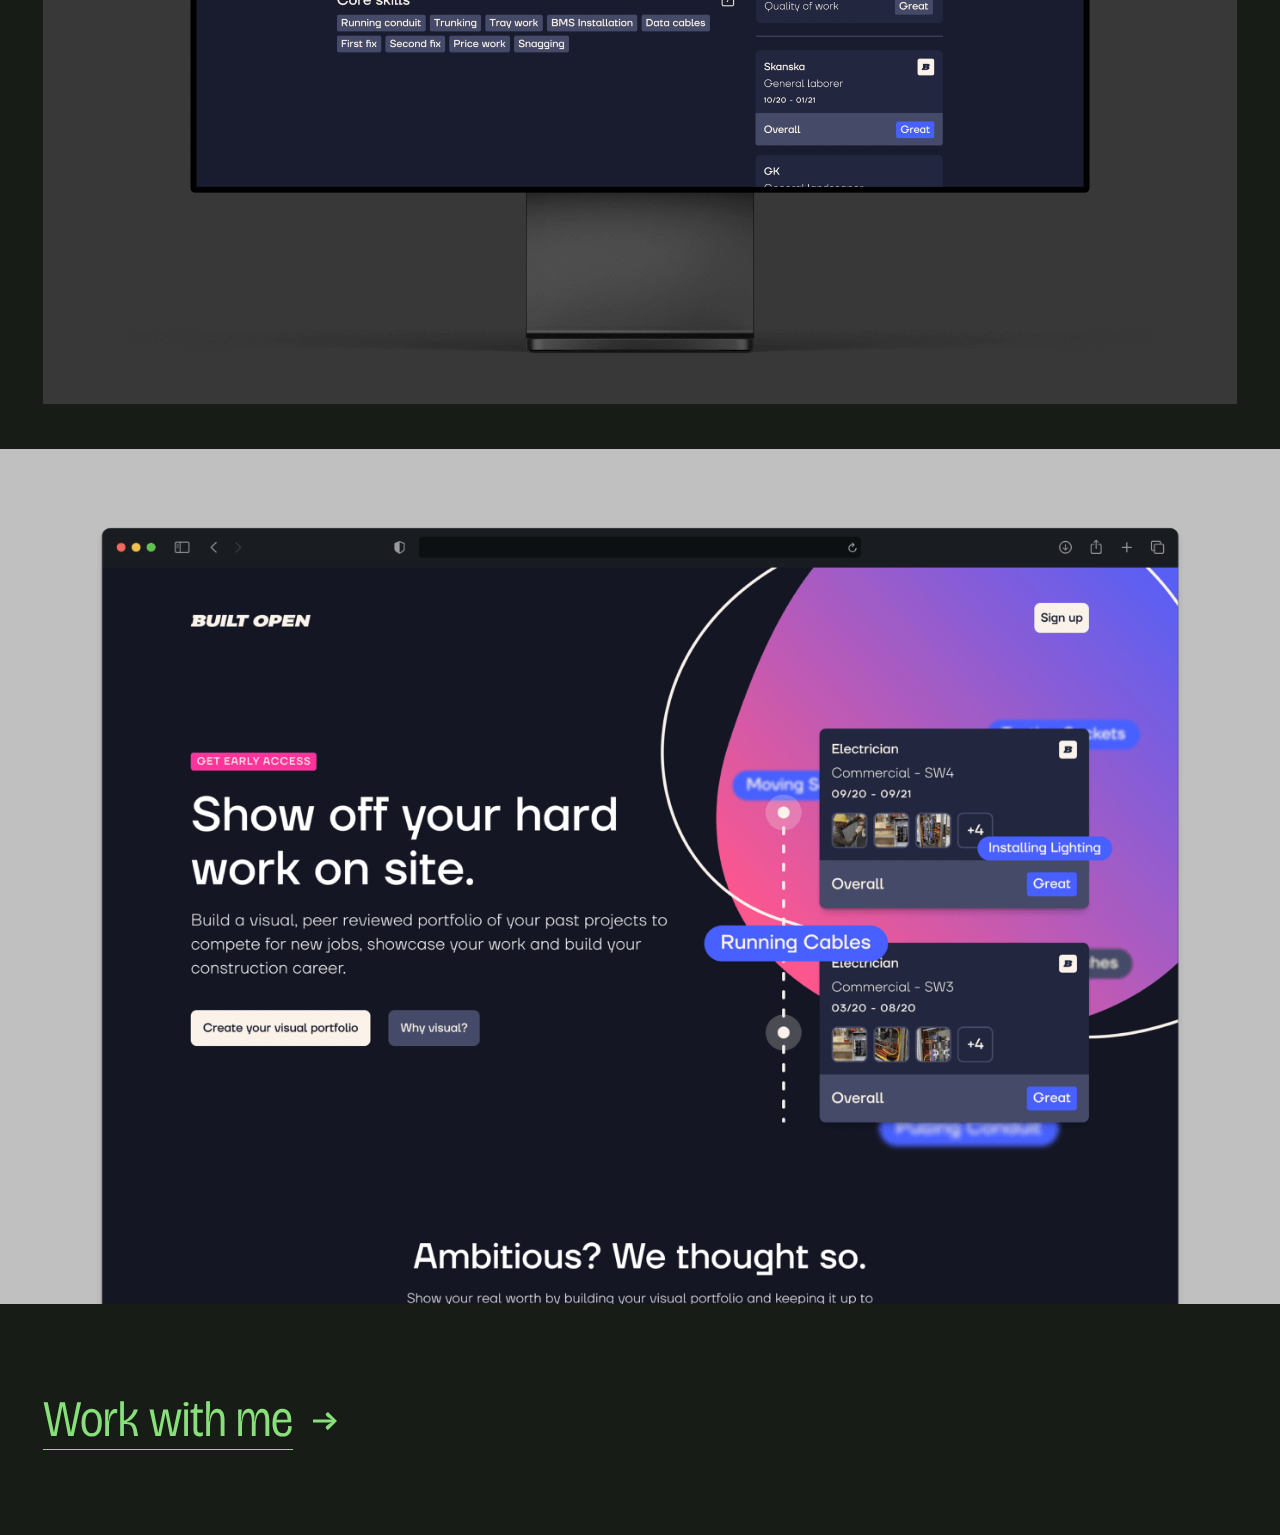
==== commit 8446a1b4: "Update arrow colours + add case study notes to Steep Club" ====
--- a/builtopen.html
+++ b/builtopen.html
@@ -18,8 +18,8 @@
     <div class="nav">
       <a href="https://geraghty.co">SG</a>
       <div class="link">
-        <a href="https://eatbred.com" target="_blank">Food<img src="./img/right-arrow.svg"></a>
-        <a href="#work">Work<img src="./img/down-arrow.svg"></a>
+        <a href="https://eatbred.com" target="_blank">Food<img class="light-arrow" src="./img/right-arrow.svg"></a>
+        <a href="#work">Work<img class="light-arrow" src="./img/down-arrow.svg"></a>
       </div>
     </div>
     <div class="heading">
--- a/styles.css
+++ b/styles.css
@@ -3,6 +3,7 @@
   padding: 0;
   font-family: 'Bricolage Grotesque';
   font-style: normal;
+  font-display: block;
   color: #88E07A;
   scroll-behavior: smooth;
   transition: all .5s cubic-bezier(0.77,0,0.18,1);
@@ -83,8 +84,8 @@
   display: flex;
 }
 
-.footer .link:nth-child(2) {
-  gap: 24px;
+.footer .link {
+  gap: 16px;
 }
 
 .nav .link a {
@@ -179,6 +180,15 @@
   opacity: 1;
 }
 
+.row {
+  display: flex;
+  gap: 48px;
+}
+
+.light-arrow {
+  filter: brightness(2);
+}
+
 
 .somers .project-cover {
   background-color: hsl(335deg 100% 69% / 80%);
